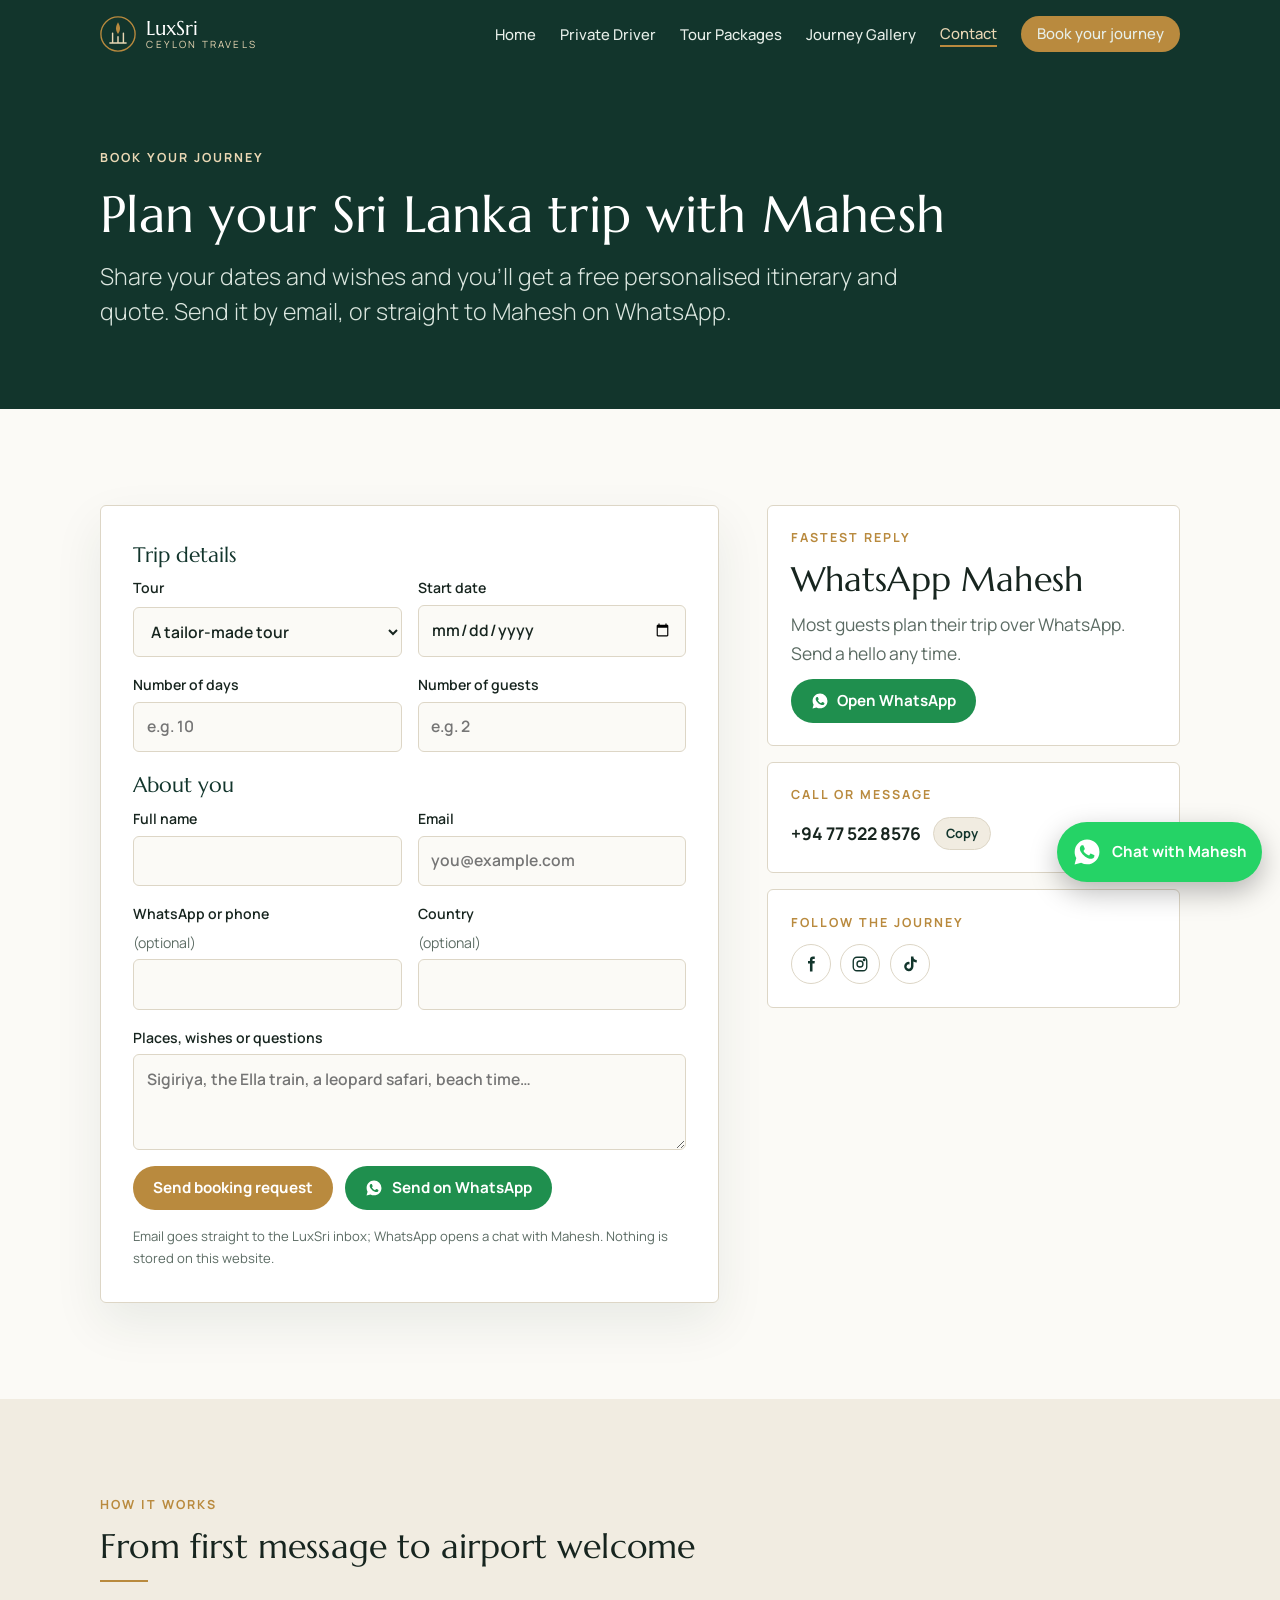
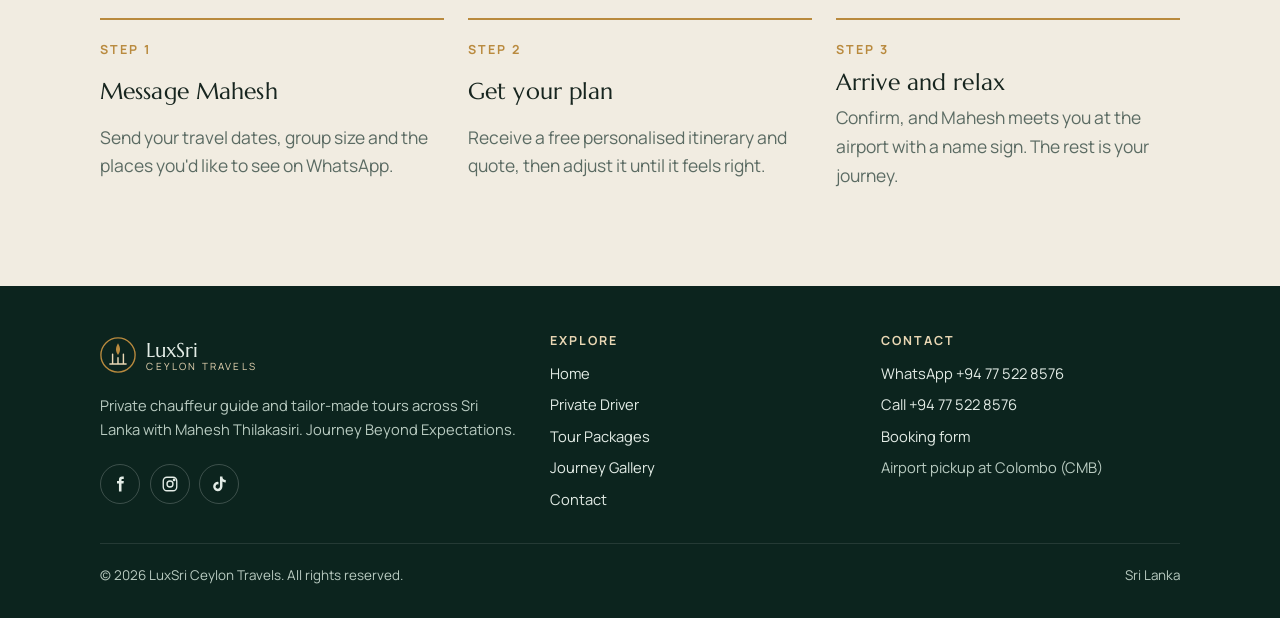
==== contact/index.html @ 38c155e9 "Add files via upload" ====
<!doctype html>
<html lang="en">
<head>
<meta charset="utf-8">
<meta name="viewport" content="width=device-width, initial-scale=1, viewport-fit=cover">
<title>Book a Private Sri Lanka Tour | Contact LuxSri Ceylon Travels</title>
<meta name="description" content="Request a free personalised Sri Lanka itinerary and quote from Mahesh Thilakasiri by email or WhatsApp. Private driver, airport pickup, tailor-made tours.">
<link rel="canonical" href="https://www.luxsri.lk/contact/">
<meta name="theme-color" content="#12352c">
<meta property="og:type" content="website">
<meta property="og:site_name" content="LuxSri Ceylon Travels">
<meta property="og:title" content="Book a Private Sri Lanka Tour | Contact LuxSri Ceylon Travels">
<meta property="og:description" content="Request a free personalised Sri Lanka itinerary and quote from Mahesh Thilakasiri by email or WhatsApp. Private driver, airport pickup, tailor-made tours.">
<meta property="og:url" content="https://www.luxsri.lk/contact/">
<meta property="og:image" content="https://lh7-us.googleusercontent.com/sitesv-images-rt/[base64]w1280">
<meta name="twitter:card" content="summary_large_image">
<link rel="icon" href="../assets/favicon.svg" type="image/svg+xml">
<link rel="preconnect" href="https://fonts.googleapis.com">
<link rel="preconnect" href="https://fonts.gstatic.com" crossorigin>
<link rel="stylesheet" href="https://fonts.googleapis.com/css2?family=Marcellus&family=Manrope:wght@300;400;500;600;700&display=swap">
<link rel="stylesheet" href="../assets/site.css">
<script type="application/ld+json">{"@context": "https://schema.org", "@type": "TravelAgency", "@id": "https://www.luxsri.lk/#business", "name": "LuxSri Ceylon Travels", "url": "https://www.luxsri.lk/", "image": "https://lh7-us.googleusercontent.com/sitesv-images-rt/[base64]w1280", "telephone": "+94775228576", "slogan": "Journey Beyond Expectations", "description": "Private English-speaking chauffeur guide and tailor-made Sri Lanka tours with Mahesh Thilakasiri.", "areaServed": {"@type": "Country", "name": "Sri Lanka"}, "address": {"@type": "PostalAddress", "addressCountry": "LK"}, "founder": {"@type": "Person", "name": "Mahesh Thilakasiri"}, "sameAs": ["https://www.facebook.com/profile.php?id=61587585470639", "https://www.instagram.com/luxsri_ceylon_travels/", "https://www.tiktok.com/@maheshthilakasiri"]}</script>
</head>
<body>
<a class="skip" href="#main">Skip to content</a>
<header class="site-header">
  <div class="wrap">
    <a class="brand" href="../" aria-label="LuxSri Ceylon Travels home"><svg viewBox="0 0 40 40" aria-hidden="true"><circle cx="20" cy="20" r="19" fill="none" stroke="#b98a3e" stroke-width="1.5"/><path d="M20 7c-3 5-3 9 0 13 3-4 3-8 0-13z" fill="#b98a3e"/><path d="M11 30h18M14 30V19M26 30V19M20 30v-7" stroke="#e9d7b4" stroke-width="1.6" fill="none" stroke-linecap="round"/></svg><span class="brand-name">LuxSri<small>Ceylon Travels</small></span></a>
    <button class="nav-toggle" type="button" aria-expanded="false" aria-controls="nav">Menu</button>
    <nav class="nav" id="nav" aria-label="Main">
      <a href="../">Home</a>
<a href="../private-driver-sri-lanka/">Private Driver</a>
<a href="../sri-lanka-tour-packages/">Tour Packages</a>
<a href="../luxsri-journey/">Journey Gallery</a>
<a href="../contact/" aria-current="page">Contact</a>
      <a class="btn btn-gold btn-sm" href="../contact/">Book your journey</a>
    </nav>
  </div>
</header>
<main id="main">

<section class="page-hero"><div class="wrap">
  <span class="eyebrow">Book your journey</span>
  <h1>Plan your Sri Lanka trip with Mahesh</h1>
  <p>Share your dates and wishes and you'll get a free personalised itinerary and quote. Send it by email, or straight to Mahesh on WhatsApp.</p>
</div></section>
<section class="band">
  <div class="wrap contact-grid">
    <div class="form-wrap">
    <form class="form" id="enquiry" data-wa="94775228576" data-key="" data-email="" novalidate>
      <fieldset><legend>Trip details</legend>
      <div class="row">
        <label for="f-trip">Tour<select id="f-trip" name="trip"><option>A tailor-made tour</option><option>7-Day Cultural Triangle &amp; Kandy</option><option>10-Day Sri Lanka Highlights</option><option>14-Day Complete Round Trip</option><option>Day trip</option><option>Airport transfer</option></select></label>
        <label for="f-arrive">Start date<input id="f-arrive" name="arrive" type="date"></label>
      </div>
      <div class="row">
        <label for="f-days">Number of days<input id="f-days" name="days" type="number" min="1" max="60" placeholder="e.g. 10"></label>
        <label for="f-group">Number of guests<input id="f-group" name="group" type="number" min="1" max="20" placeholder="e.g. 2"></label>
      </div>
      </fieldset>
      <fieldset><legend>About you</legend>
      <div class="row">
        <label for="f-name">Full name<input id="f-name" name="name" autocomplete="name" required></label>
        <label for="f-email">Email<input id="f-email" name="email" type="email" autocomplete="email" placeholder="you@example.com"></label>
      </div>
      <div class="row">
        <label for="f-phone">WhatsApp or phone <em>(optional)</em><input id="f-phone" name="phone" type="tel" autocomplete="tel"></label>
        <label for="f-country">Country <em>(optional)</em><input id="f-country" name="country" autocomplete="country-name"></label>
      </div>
      <label for="f-msg">Places, wishes or questions<textarea id="f-msg" name="msg" placeholder="Sigiriya, the Ella train, a leopard safari, beach time…"></textarea></label>
      </fieldset>
      <label class="hp" aria-hidden="true">Leave this empty<input name="botcheck" tabindex="-1" autocomplete="off"></label>
      <div class="send">
        <button class="btn btn-gold" type="submit" value="email">Send booking request</button>
        <button class="btn btn-wa" type="submit" value="whatsapp"><svg viewBox="0 0 24 24" fill="currentColor" aria-hidden="true"><path d="M12.04 2C6.58 2 2.13 6.45 2.13 11.91c0 1.75.46 3.45 1.32 4.95L2.05 22l5.25-1.38a9.9 9.9 0 0 0 4.74 1.21h.01c5.46 0 9.91-4.45 9.91-9.91A9.85 9.85 0 0 0 12.04 2zm5.8 14.08c-.24.68-1.43 1.32-1.97 1.37-.5.05-1.13.07-1.83-.11-.42-.13-.96-.31-1.65-.61-2.9-1.25-4.8-4.18-4.94-4.37-.14-.19-1.18-1.57-1.18-3s.75-2.13 1.02-2.42c.26-.29.58-.36.77-.36h.55c.18 0 .42-.07.65.5.24.58.82 2 .89 2.15.07.14.12.31.02.5-.1.19-.14.31-.29.48-.14.17-.3.37-.43.5-.14.14-.29.3-.13.59.17.29.74 1.22 1.58 1.97 1.09.97 2 1.27 2.29 1.41.29.14.46.12.62-.07.17-.19.72-.84.91-1.13.19-.29.38-.24.65-.14.26.1 1.68.79 1.97.94.29.14.48.22.55.34.07.12.07.7-.17 1.38z"/></svg>Send on WhatsApp</button>
      </div>
      <p class="form-status" role="status" aria-live="polite" hidden></p>
      <p class="note">Email goes straight to the LuxSri inbox; WhatsApp opens a chat with Mahesh. Nothing is stored on this website.</p>
    </form></div>
    <aside class="contact-cards">
      <div class="card">
        <span class="eyebrow">Fastest reply</span>
        <h2>WhatsApp Mahesh</h2>
        <p class="muted">Most guests plan their trip over WhatsApp. Send a hello any time.</p>
        <a class="btn btn-wa" href="https://wa.me/94775228576?text=Hi%20Mahesh%2C%20I%27d%20like%20to%20plan%20a%20Sri%20Lanka%20trip." target="_blank" rel="noopener"><svg viewBox="0 0 24 24" fill="currentColor" aria-hidden="true"><path d="M12.04 2C6.58 2 2.13 6.45 2.13 11.91c0 1.75.46 3.45 1.32 4.95L2.05 22l5.25-1.38a9.9 9.9 0 0 0 4.74 1.21h.01c5.46 0 9.91-4.45 9.91-9.91A9.85 9.85 0 0 0 12.04 2zm5.8 14.08c-.24.68-1.43 1.32-1.97 1.37-.5.05-1.13.07-1.83-.11-.42-.13-.96-.31-1.65-.61-2.9-1.25-4.8-4.18-4.94-4.37-.14-.19-1.18-1.57-1.18-3s.75-2.13 1.02-2.42c.26-.29.58-.36.77-.36h.55c.18 0 .42-.07.65.5.24.58.82 2 .89 2.15.07.14.12.31.02.5-.1.19-.14.31-.29.48-.14.17-.3.37-.43.5-.14.14-.29.3-.13.59.17.29.74 1.22 1.58 1.97 1.09.97 2 1.27 2.29 1.41.29.14.46.12.62-.07.17-.19.72-.84.91-1.13.19-.29.38-.24.65-.14.26.1 1.68.79 1.97.94.29.14.48.22.55.34.07.12.07.7-.17 1.38z"/></svg>Open WhatsApp</a>
      </div>
      <div class="card">
        <span class="eyebrow">Call or message</span>
        <p class="copy-row"><strong>+94 77 522 8576</strong><button class="copy" type="button" data-copy="+94775228576">Copy</button></p>
        
      </div>
      <div class="card">
        <span class="eyebrow">Follow the journey</span>
        <div class="socials socials-dark">
          <a href="https://www.facebook.com/profile.php?id=61587585470639" target="_blank" rel="noopener" aria-label="Facebook"><svg viewBox="0 0 24 24" fill="currentColor" aria-hidden="true"><path d="M14 8V6.5c0-.7.2-1.2 1.2-1.2H17V2.1A22 22 0 0 0 14.6 2C12.2 2 10.6 3.4 10.6 6.1V8H8v3.4h2.6V22H14V11.4h2.7L17.1 8z"/></svg></a>
          <a href="https://www.instagram.com/luxsri_ceylon_travels/" target="_blank" rel="noopener" aria-label="Instagram"><svg viewBox="0 0 24 24" fill="none" stroke="currentColor" stroke-width="1.8" aria-hidden="true"><rect x="3" y="3" width="18" height="18" rx="5"/><circle cx="12" cy="12" r="4"/><circle cx="17.5" cy="6.5" r="1" fill="currentColor"/></svg></a>
          <a href="https://www.tiktok.com/@maheshthilakasiri" target="_blank" rel="noopener" aria-label="TikTok"><svg viewBox="0 0 24 24" fill="currentColor" aria-hidden="true"><path d="M16.6 2h-3.3v13.4a2.9 2.9 0 1 1-2-2.8V9.2a6.2 6.2 0 1 0 5.3 6.2V8.6a7.9 7.9 0 0 0 4.4 1.4V6.7a4.5 4.5 0 0 1-4.4-4.7z"/></svg></a>
        </div>
      </div>
    </aside>
  </div>
</section>

<section class="band band-sand">
  <div class="wrap">
    <div class="section-head" data-reveal><span class="eyebrow">How it works</span><h2>From first message to airport welcome</h2></div>
    
<ol class="steps">
  <li><h3>Message Mahesh</h3><p class="muted">Send your travel dates, group size and the places you'd like to see on WhatsApp.</p></li>
  <li><h3>Get your plan</h3><p class="muted">Receive a free personalised itinerary and quote, then adjust it until it feels right.</p></li>
  <li><h3>Arrive and relax</h3><p class="muted">Confirm, and Mahesh meets you at the airport with a name sign. The rest is your journey.</p></li>
</ol>
  </div>
</section>

</main>
<footer class="site-footer">
  <div class="wrap">
    <div class="foot-grid">
      <div class="stack">
        <a class="brand" href="../"><svg viewBox="0 0 40 40" aria-hidden="true"><circle cx="20" cy="20" r="19" fill="none" stroke="#b98a3e" stroke-width="1.5"/><path d="M20 7c-3 5-3 9 0 13 3-4 3-8 0-13z" fill="#b98a3e"/><path d="M11 30h18M14 30V19M26 30V19M20 30v-7" stroke="#e9d7b4" stroke-width="1.6" fill="none" stroke-linecap="round"/></svg><span class="brand-name">LuxSri<small>Ceylon Travels</small></span></a>
        <p>Private chauffeur guide and tailor-made tours across Sri Lanka with Mahesh Thilakasiri. Journey Beyond Expectations.</p>
        <div class="socials">
          <a href="https://www.facebook.com/profile.php?id=61587585470639" target="_blank" rel="noopener" aria-label="Facebook"><svg viewBox="0 0 24 24" fill="currentColor" aria-hidden="true"><path d="M14 8V6.5c0-.7.2-1.2 1.2-1.2H17V2.1A22 22 0 0 0 14.6 2C12.2 2 10.6 3.4 10.6 6.1V8H8v3.4h2.6V22H14V11.4h2.7L17.1 8z"/></svg></a>
          <a href="https://www.instagram.com/luxsri_ceylon_travels/" target="_blank" rel="noopener" aria-label="Instagram"><svg viewBox="0 0 24 24" fill="none" stroke="currentColor" stroke-width="1.8" aria-hidden="true"><rect x="3" y="3" width="18" height="18" rx="5"/><circle cx="12" cy="12" r="4"/><circle cx="17.5" cy="6.5" r="1" fill="currentColor"/></svg></a>
          <a href="https://www.tiktok.com/@maheshthilakasiri" target="_blank" rel="noopener" aria-label="TikTok"><svg viewBox="0 0 24 24" fill="currentColor" aria-hidden="true"><path d="M16.6 2h-3.3v13.4a2.9 2.9 0 1 1-2-2.8V9.2a6.2 6.2 0 1 0 5.3 6.2V8.6a7.9 7.9 0 0 0 4.4 1.4V6.7a4.5 4.5 0 0 1-4.4-4.7z"/></svg></a>
        </div>
      </div>
      <div>
        <h3>Explore</h3>
        <ul><li><a href="../">Home</a></li><li><a href="../private-driver-sri-lanka/">Private Driver</a></li><li><a href="../sri-lanka-tour-packages/">Tour Packages</a></li><li><a href="../luxsri-journey/">Journey Gallery</a></li><li><a href="../contact/">Contact</a></li></ul>
      </div>
      <div>
        <h3>Contact</h3>
        <ul>
          <li><a href="https://wa.me/94775228576?text=Hi%20Mahesh%2C%20I%27d%20like%20to%20plan%20a%20Sri%20Lanka%20trip." target="_blank" rel="noopener">WhatsApp +94 77 522 8576</a></li>
          <li><a href="tel:+94775228576">Call +94 77 522 8576</a></li>
          
          <li><a href="../contact/">Booking form</a></li>
          <li>Airport pickup at Colombo (CMB)</li>
        </ul>
      </div>
    </div>
    <div class="legal"><span>© <span data-year>2026</span> LuxSri Ceylon Travels. All rights reserved.</span><span>Sri Lanka</span></div>
  </div>
</footer>
<a class="wa-float" href="https://wa.me/94775228576?text=Hi%20Mahesh%2C%20I%27d%20like%20to%20plan%20a%20Sri%20Lanka%20trip." target="_blank" rel="noopener" aria-label="Chat with Mahesh on WhatsApp"><svg viewBox="0 0 24 24" fill="currentColor" aria-hidden="true"><path d="M12.04 2C6.58 2 2.13 6.45 2.13 11.91c0 1.75.46 3.45 1.32 4.95L2.05 22l5.25-1.38a9.9 9.9 0 0 0 4.74 1.21h.01c5.46 0 9.91-4.45 9.91-9.91A9.85 9.85 0 0 0 12.04 2zm5.8 14.08c-.24.68-1.43 1.32-1.97 1.37-.5.05-1.13.07-1.83-.11-.42-.13-.96-.31-1.65-.61-2.9-1.25-4.8-4.18-4.94-4.37-.14-.19-1.18-1.57-1.18-3s.75-2.13 1.02-2.42c.26-.29.58-.36.77-.36h.55c.18 0 .42-.07.65.5.24.58.82 2 .89 2.15.07.14.12.31.02.5-.1.19-.14.31-.29.48-.14.17-.3.37-.43.5-.14.14-.29.3-.13.59.17.29.74 1.22 1.58 1.97 1.09.97 2 1.27 2.29 1.41.29.14.46.12.62-.07.17-.19.72-.84.91-1.13.19-.29.38-.24.65-.14.26.1 1.68.79 1.97.94.29.14.48.22.55.34.07.12.07.7-.17 1.38z"/></svg><span class="wa-label">Chat with Mahesh</span></a>
<script src="../assets/site.js" defer></script>
</body>
</html>
---- assets/site.css ----
/* LuxSri Ceylon Travels
   Layout: full-bleed photo hero, then alternating ivory / deep-green bands with a narrow reading column. */
:root {
  --ink: #17251f;          /* body text */
  --forest: #12352c;       /* brand deep green (bands, header) */
  --forest-2: #1d4a3d;
  --gold: #b98a3e;         /* temple gold accent */
  --gold-soft: #e9d7b4;
  --paper: #fbfaf6;        /* page ground */
  --sand: #f1ece1;         /* alternate band */
  --muted: #5b6b63;
  --line: #ddd6c6;
  --wa: #1f8f4e;           /* WhatsApp button */
  --font-display: "Marcellus", "Cormorant Garamond", Georgia, serif;
  --font-body: "Manrope", "Segoe UI", system-ui, -apple-system, sans-serif;
  --step-0: clamp(1rem, 0.96rem + 0.2vw, 1.09rem);
  --step-1: clamp(1.2rem, 1.1rem + 0.5vw, 1.45rem);
  --step-2: clamp(1.5rem, 1.3rem + 1vw, 2.1rem);
  --step-3: clamp(2rem, 1.6rem + 2vw, 3.2rem);
  --radius: 6px;
  --wrap: 1120px;
}
*, *::before, *::after { box-sizing: border-box; }
html { scroll-behavior: smooth; }
@media (prefers-reduced-motion: reduce) { html { scroll-behavior: auto; } * { transition: none !important; animation: none !important; } }
body { margin: 0; background: var(--paper); color: var(--ink); font-family: var(--font-body); font-size: var(--step-0); line-height: 1.65; -webkit-font-smoothing: antialiased; }
img { max-width: 100%; height: auto; display: block; }
a { color: var(--forest-2); text-underline-offset: 3px; }
a:focus-visible, button:focus-visible, input:focus-visible, select:focus-visible, textarea:focus-visible { outline: 3px solid var(--gold); outline-offset: 2px; }
h1, h2, h3 { font-family: var(--font-display); font-weight: 400; line-height: 1.15; text-wrap: balance; margin: 0; letter-spacing: 0.005em; }
h1 { font-size: var(--step-3); }
h2 { font-size: var(--step-2); }
h3 { font-size: var(--step-1); }
p { margin: 0; }
.wrap { max-width: var(--wrap); margin-inline: auto; padding-left: max(20px, env(safe-area-inset-left, 0px)); padding-right: max(20px, env(safe-area-inset-right, 0px)); }
.narrow { max-width: 68ch; }
.eyebrow { font-size: 0.78rem; letter-spacing: 0.16em; text-transform: uppercase; color: var(--gold); font-weight: 700; }
.stack { display: grid; gap: 1rem; }
.stack-lg { display: grid; gap: 1.75rem; }
.skip { position: absolute; left: -999px; top: 0; background: var(--gold); color: #fff; padding: .6rem 1rem; z-index: 100; }
.skip:focus { left: 1rem; }

/* Header */
.site-header { position: sticky; top: 0; z-index: 50; background: var(--forest); color: #fff; }
.site-header .wrap { display: flex; align-items: center; justify-content: space-between; gap: 1rem; min-height: 68px; }
.brand { display: flex; align-items: center; gap: .65rem; color: #fff; text-decoration: none; }
.brand svg { width: 36px; height: 36px; flex: none; }
.brand-name { font-family: var(--font-display); font-size: 1.25rem; line-height: 1.05; }
.brand-name small { display: block; font-family: var(--font-body); font-size: .62rem; letter-spacing: .22em; text-transform: uppercase; color: var(--gold-soft); }
.nav { display: flex; align-items: center; gap: 1.5rem; }
.nav a { color: #e7efe9; text-decoration: none; font-size: .93rem; font-weight: 500; }
.nav a:hover, .nav a[aria-current="page"] { color: var(--gold-soft); }
.nav a[aria-current="page"] { box-shadow: inset 0 -2px 0 var(--gold); padding-bottom: 2px; }
.nav-toggle { display: none; background: none; border: 1px solid rgba(255,255,255,.35); color: #fff; border-radius: var(--radius); padding: .45rem .7rem; font: inherit; font-size: .9rem; cursor: pointer; }
@media (max-width: 880px) {
  .nav-toggle { display: inline-block; }
  .nav { display: none; position: absolute; left: 0; right: 0; top: 100%; background: var(--forest); flex-direction: column; align-items: stretch; gap: 0; padding: .5rem max(20px, env(safe-area-inset-left, 0px)) 1.25rem; border-top: 1px solid rgba(255,255,255,.1); }
  .nav.open { display: flex; }
  .nav a { padding: .8rem 0; border-bottom: 1px solid rgba(255,255,255,.08); }
  .nav a[aria-current="page"] { box-shadow: none; }
  .nav .btn { margin-top: .9rem; justify-content: center; }
}

/* Buttons */
.btn { display: inline-flex; align-items: center; gap: .55rem; padding: .8rem 1.25rem; border-radius: 999px; font-weight: 700; font-size: .95rem; text-decoration: none; border: 0; cursor: pointer; font-family: var(--font-body); line-height: 1.2; transition: transform .15s ease, background .15s ease; }
.btn:hover { transform: translateY(-1px); }
.btn svg { width: 18px; height: 18px; flex: none; }
.btn-wa { background: var(--wa); color: #fff; }
.btn-wa:hover { background: #187a42; }
.btn-ghost { background: transparent; color: #fff; box-shadow: inset 0 0 0 1.5px rgba(255,255,255,.7); }
.btn-ghost:hover { background: rgba(255,255,255,.1); }
.btn-gold { background: var(--gold); color: #fff; }
.btn-sm { padding: .55rem 1rem; font-size: .88rem; }
.btn-row { display: flex; flex-wrap: wrap; gap: .75rem; }

/* Hero */
.hero { position: relative; color: #fff; background: var(--forest); overflow: hidden; }
.hero img { position: absolute; inset: 0; width: 100%; height: 100%; object-fit: cover; object-position: center 35%; }
.hero::after { content: ""; position: absolute; inset: 0; background: linear-gradient(90deg, rgba(10,32,26,.88) 0%, rgba(10,32,26,.6) 45%, rgba(10,32,26,.15) 100%); }
.hero .wrap { position: relative; z-index: 1; padding-block: clamp(4.5rem, 12vw, 9rem); }
.hero-copy { max-width: 36rem; display: grid; gap: 1.25rem; }
.hero .eyebrow { color: var(--gold-soft); }
.hero p.lead { font-size: var(--step-1); line-height: 1.5; color: #eef3ef; font-weight: 300; }
.page-hero { background: var(--forest); color: #fff; }
.page-hero .wrap { padding-block: clamp(3rem, 8vw, 5rem); display: grid; gap: 1rem; }
.page-hero p { color: #dbe6df; max-width: 60ch; font-size: var(--step-1); font-weight: 300; line-height: 1.5; }
.page-hero .eyebrow { color: var(--gold-soft); }

/* Trust strip */
.facts { background: var(--sand); border-bottom: 1px solid var(--line); }
.facts ul { list-style: none; margin: 0; padding: 1.25rem 0; display: grid; grid-template-columns: repeat(4, minmax(0, 1fr)); gap: 1rem 1.5rem; }
.facts li { display: flex; gap: .7rem; align-items: flex-start; font-size: .92rem; line-height: 1.4; }
.facts li strong { display: block; font-size: .98rem; }
.facts svg { width: 26px; height: 26px; color: var(--gold); flex: none; margin-top: 2px; }
@media (max-width: 880px) { .facts ul { grid-template-columns: repeat(2, minmax(0, 1fr)); } }
@media (max-width: 460px) { .facts ul { grid-template-columns: 1fr; } }

/* Sections */
section.band { padding-block: clamp(3.5rem, 8vw, 6rem); }
.band-sand { background: var(--sand); }
.band-forest { background: var(--forest); color: #e9f0eb; }
.band-forest h2, .band-forest h3 { color: #fff; }
.band-forest .muted { color: #b9cbc1; }
.muted { color: var(--muted); }
.section-head { display: grid; gap: .75rem; margin-bottom: 2.25rem; max-width: 60ch; }

.split { display: grid; grid-template-columns: minmax(0, 1fr) minmax(0, 1.1fr); gap: clamp(2rem, 5vw, 4rem); align-items: center; }
.split > * { min-width: 0; }
.split .photo { border-radius: var(--radius); overflow: hidden; aspect-ratio: 4 / 5; max-width: 100%; }
.split .photo img { width: 100%; height: 100%; object-fit: cover; }
@media (max-width: 820px) { .split { grid-template-columns: 1fr; } .split .photo { aspect-ratio: 4 / 3; } }
.signature { font-family: var(--font-display); font-size: var(--step-1); color: var(--gold); }

/* Steps (a real sequence) */
.steps { list-style: none; padding: 0; margin: 0; display: grid; grid-template-columns: repeat(3, minmax(0, 1fr)); gap: 1.5rem; counter-reset: step; }
.steps li { counter-increment: step; display: grid; gap: .5rem; padding-top: 1.25rem; border-top: 2px solid var(--gold); }
.steps li::before { content: "Step " counter(step); font-size: .78rem; letter-spacing: .16em; text-transform: uppercase; font-weight: 700; color: var(--gold); }
@media (max-width: 760px) { .steps { grid-template-columns: 1fr; } }

/* Tour cards */
.tours { display: grid; grid-template-columns: repeat(3, minmax(0, 1fr)); gap: 1.5rem; }
.tour { background: #fff; border: 1px solid var(--line); border-radius: var(--radius); overflow: hidden; display: grid; grid-template-rows: auto 1fr; }
.tour .img { aspect-ratio: 3 / 2; overflow: hidden; background: var(--forest-2); }
.tour .img img { width: 100%; height: 100%; object-fit: cover; }
.tour .body { padding: 1.25rem 1.25rem 1.4rem; display: grid; gap: .6rem; align-content: start; }
.tour .days { font-size: .78rem; letter-spacing: .14em; text-transform: uppercase; font-weight: 700; color: var(--gold); }
.tour p { font-size: .95rem; color: var(--muted); }
.tour a.more { font-weight: 700; font-size: .92rem; margin-top: .25rem; }
@media (max-width: 900px) { .tours { grid-template-columns: 1fr; max-width: 560px; } }

/* Destinations */
.places { display: grid; grid-template-columns: repeat(3, minmax(0, 1fr)); gap: 1px; background: rgba(255,255,255,.12); border: 1px solid rgba(255,255,255,.12); border-radius: var(--radius); overflow: hidden; }
.places div { background: var(--forest); padding: 1.25rem 1.3rem; display: grid; gap: .3rem; }
.places strong { font-family: var(--font-display); font-weight: 400; font-size: 1.2rem; color: #fff; }
.places span { font-size: .9rem; color: #b9cbc1; }
@media (max-width: 760px) { .places { grid-template-columns: 1fr 1fr; } }
@media (max-width: 460px) { .places { grid-template-columns: 1fr; } }

/* Gallery */
.gallery { display: grid; grid-template-columns: repeat(3, minmax(0, 1fr)); gap: 1rem; }
.gallery figure { margin: 0; display: grid; gap: .55rem; }
.gallery .frame { aspect-ratio: 4 / 3; overflow: hidden; border-radius: var(--radius); background: var(--sand); }
.gallery img { width: 100%; height: 100%; object-fit: cover; transition: transform .4s ease; }
.gallery figure:hover img { transform: scale(1.03); }
.gallery figcaption { font-size: .92rem; line-height: 1.4; }
.gallery figcaption strong { display: block; font-weight: 600; }
.gallery figcaption span { color: var(--muted); font-size: .85rem; }
.gallery.teaser { grid-template-columns: repeat(4, minmax(0, 1fr)); }
@media (max-width: 900px) { .gallery, .gallery.teaser { grid-template-columns: repeat(2, minmax(0, 1fr)); } }
@media (max-width: 460px) { .gallery, .gallery.teaser { grid-template-columns: 1fr; } }

/* Itineraries */
.itins { display: grid; gap: 2.5rem; }
.itin { display: grid; grid-template-columns: minmax(0, 1fr) minmax(0, 1.5fr); gap: clamp(1.5rem, 4vw, 3rem); padding-bottom: 2.5rem; border-bottom: 1px solid var(--line); }
.itin:last-child { border-bottom: 0; padding-bottom: 0; }
.itin > * { min-width: 0; }
.itin .meta { display: grid; gap: .9rem; align-content: start; }
.itin .meta .img { aspect-ratio: 3 / 2; border-radius: var(--radius); overflow: hidden; background: var(--sand); }
.itin .meta .img img { width: 100%; height: 100%; object-fit: cover; }
.days-list { list-style: none; margin: 0; padding: 0; display: grid; }
.days-list li { display: grid; grid-template-columns: 5.5rem minmax(0, 1fr); gap: 1rem; padding: .8rem 0; border-bottom: 1px dashed var(--line); }
.days-list li:last-child { border-bottom: 0; }
.days-list b { font-size: .8rem; letter-spacing: .1em; text-transform: uppercase; color: var(--gold); padding-top: .15rem; font-variant-numeric: tabular-nums; }
.route { display: flex; flex-wrap: wrap; gap: .5rem; list-style: none; padding: 0; margin: 0; }
.route li { background: var(--sand); border: 1px solid var(--line); border-radius: 999px; padding: .35rem .85rem; font-size: .9rem; }
@media (max-width: 820px) { .itin { grid-template-columns: 1fr; } }

.included { list-style: none; padding: 0; margin: 0; display: grid; grid-template-columns: repeat(2, minmax(0, 1fr)); gap: .9rem 2rem; }
.included li { display: flex; gap: .7rem; align-items: flex-start; }
.included svg { width: 20px; height: 20px; color: var(--gold); flex: none; margin-top: 4px; }
@media (max-width: 700px) { .included { grid-template-columns: 1fr; } }

/* FAQ */
.faq { display: grid; gap: .75rem; max-width: 780px; }
.faq details { background: #fff; border: 1px solid var(--line); border-radius: var(--radius); padding: 0 1.2rem; }
.faq summary { cursor: pointer; padding: 1rem 0; font-weight: 700; list-style: none; display: flex; justify-content: space-between; gap: 1rem; }
.faq summary::-webkit-details-marker { display: none; }
.faq summary::after { content: "+"; color: var(--gold); font-size: 1.3rem; line-height: 1; }
.faq details[open] summary::after { content: "–"; }
.faq details p { padding-bottom: 1.1rem; color: var(--muted); }

/* Enquiry form */
.enquire { display: grid; grid-template-columns: minmax(0, 1fr) minmax(0, 1.2fr); gap: clamp(2rem, 5vw, 4rem); align-items: start; }
.enquire > * { min-width: 0; }
@media (max-width: 860px) { .enquire { grid-template-columns: 1fr; } }
.form { background: #fff; color: var(--ink); border-radius: var(--radius); padding: clamp(1.25rem, 3vw, 2rem); display: grid; gap: 1rem; }
.form .row { display: grid; grid-template-columns: 1fr 1fr; gap: 1rem; }
@media (max-width: 520px) { .form .row { grid-template-columns: 1fr; } }
.form label { display: grid; gap: .35rem; font-size: .88rem; font-weight: 600; }
.form input, .form select, .form textarea { font: inherit; font-size: .98rem; padding: .7rem .8rem; border: 1px solid var(--line); border-radius: var(--radius); background: var(--paper); color: var(--ink); width: 100%; }
.form textarea { min-height: 6rem; resize: vertical; }
.form .note { font-size: .82rem; color: var(--muted); }
.contact-list { list-style: none; padding: 0; margin: 0; display: grid; gap: .9rem; }
.contact-list a { color: #fff; font-weight: 600; text-decoration: none; }
.contact-list a:hover { color: var(--gold-soft); }
.contact-list span { display: block; font-size: .8rem; letter-spacing: .12em; text-transform: uppercase; color: var(--gold-soft); }

/* Footer */
.site-footer { background: #0c241e; color: #b9cbc1; font-size: .92rem; }
.site-footer .wrap { padding-block: 3rem 2rem; display: grid; gap: 2rem; }
.foot-grid { display: grid; grid-template-columns: 1.4fr 1fr 1fr; gap: 2rem; }
@media (max-width: 760px) { .foot-grid { grid-template-columns: 1fr; } }
.site-footer h3 { font-family: var(--font-body); font-size: .78rem; letter-spacing: .16em; text-transform: uppercase; color: var(--gold-soft); font-weight: 700; margin-bottom: .8rem; }
.site-footer ul { list-style: none; margin: 0; padding: 0; display: grid; gap: .45rem; }
.site-footer a { color: #e3ece6; text-decoration: none; }
.site-footer a:hover { color: var(--gold-soft); }
.socials { display: flex; gap: .6rem; }
.socials a { display: inline-grid; place-items: center; width: 40px; height: 40px; border-radius: 50%; border: 1px solid rgba(255,255,255,.2); }
.socials svg { width: 18px; height: 18px; }
.legal { border-top: 1px solid rgba(255,255,255,.1); padding-top: 1.25rem; display: flex; flex-wrap: wrap; justify-content: space-between; gap: .5rem; font-size: .84rem; }

/* Floating WhatsApp */
.wa-float { position: fixed; right: max(18px, env(safe-area-inset-right, 0px)); bottom: max(18px, env(safe-area-inset-bottom, 0px)); z-index: 60; height: 60px; min-width: 60px; padding: 0 15px; border-radius: 999px; background: #25d366; color: #fff; display: inline-flex; align-items: center; gap: .6rem; text-decoration: none; font-weight: 700; font-size: .95rem; box-shadow: 0 10px 28px rgba(0,0,0,.28); transition: transform .2s ease, box-shadow .2s ease; }
.wa-float:hover { transform: translateY(-3px) scale(1.03); box-shadow: 0 14px 34px rgba(0,0,0,.32); }
.wa-float svg { width: 30px; height: 30px; flex: none; }
.wa-float .wa-label { white-space: nowrap; }
.wa-float::before { content: ""; position: absolute; inset: 0; border-radius: inherit; box-shadow: 0 0 0 0 rgba(37,211,102,.55); animation: wa-pulse 2.6s ease-out infinite; pointer-events: none; }
@keyframes wa-pulse { 0% { box-shadow: 0 0 0 0 rgba(37,211,102,.55); } 70%, 100% { box-shadow: 0 0 0 16px rgba(37,211,102,0); } }
@media (max-width: 600px) { .wa-float .wa-label { display: none; } .wa-float { padding: 0; justify-content: center; } }

/* Live Instagram strip: three slots that rotate through the latest posts */
.ig-head { display: flex; flex-wrap: wrap; justify-content: space-between; align-items: end; gap: 1rem; margin-bottom: 2.25rem; }
.ig-head .section-head { margin-bottom: 0; }
.btn-ig { background: var(--forest); color: #fff; }
.btn-ig:hover { background: var(--forest-2); }
.ig-grid { display: grid; grid-template-columns: repeat(3, minmax(0, 1fr)); gap: 1rem; }
.ig-slot { display: block; aspect-ratio: 1 / 1; border-radius: var(--radius); overflow: hidden; background: var(--line); position: relative; }
.ig-slot img { width: 100%; height: 100%; object-fit: cover; transition: opacity .6s ease, transform .4s ease; }
.ig-slot:hover img { transform: scale(1.03); }
.ig-slot img.fading { opacity: 0; }
@media (max-width: 600px) { .ig-grid { gap: .5rem; } }

/* ---------- Richer layer ---------- */
/* Header floats over the home hero, turns solid once you scroll */
.site-header.over-hero { position: fixed; left: 0; right: 0; background: transparent; transition: background .3s ease, box-shadow .3s ease; }
.site-header.over-hero.scrolled, .site-header.over-hero:has(.nav.open) { background: var(--forest); box-shadow: 0 6px 24px rgba(0,0,0,.18); }
.hero-home .wrap { padding-top: calc(68px + clamp(4.5rem, 12vw, 9rem)); }
.hero-home { min-height: min(92vh, 860px); display: grid; align-items: center; }
.hero::after { background: linear-gradient(90deg, rgba(8,26,21,.9) 0%, rgba(8,26,21,.6) 48%, rgba(8,26,21,.12) 100%), linear-gradient(0deg, rgba(8,26,21,.55), transparent 35%); }
.kenburns { animation: kenburns 22s ease-out both; transform-origin: 60% 40%; }
@keyframes kenburns { from { transform: scale(1.12); } to { transform: scale(1); } }
.hero-copy > * { animation: rise .9s cubic-bezier(.2,.7,.2,1) both; }
.hero-copy > *:nth-child(2) { animation-delay: .12s; }
.hero-copy > *:nth-child(3) { animation-delay: .24s; }
.hero-copy > *:nth-child(4) { animation-delay: .36s; }
@keyframes rise { from { opacity: 0; transform: translateY(18px); } to { opacity: 1; transform: none; } }
.hero h1 { font-size: clamp(2.4rem, 1.6rem + 3.6vw, 4.4rem); }
.hero h1::after { content: ""; display: block; width: 72px; height: 2px; background: var(--gold); margin-top: 1.1rem; }

/* Scroll reveal (only once JS has marked the page, so content is visible without it) */
.js-reveal [data-reveal] { opacity: 0; transform: translateY(22px); transition: opacity .8s ease, transform .8s cubic-bezier(.2,.7,.2,1); }
.js-reveal [data-reveal].in { opacity: 1; transform: none; }

/* Gold rule under section headings */
.section-head h2::after { content: ""; display: block; width: 48px; height: 2px; background: var(--gold); margin-top: .9rem; }
.ig-head .section-head h2::after, .enquire h2::after { display: none; }

/* Experience tiles */
.exps { display: grid; grid-template-columns: repeat(3, minmax(0, 1fr)); gap: 1rem; }
.exp { position: relative; display: block; aspect-ratio: 4 / 5; border-radius: var(--radius); overflow: hidden; color: #fff; text-decoration: none; background: var(--forest-2); }
.exp img { width: 100%; height: 100%; object-fit: cover; transition: transform .7s cubic-bezier(.2,.7,.2,1); }
.exp::after { content: ""; position: absolute; inset: 0; background: linear-gradient(0deg, rgba(8,26,21,.85) 0%, rgba(8,26,21,.15) 55%, transparent 100%); }
.exp-text { position: absolute; left: 1.25rem; right: 1.25rem; bottom: 1.2rem; z-index: 1; display: grid; gap: .25rem; }
.exp-text strong { font-family: var(--font-display); font-weight: 400; font-size: 1.45rem; }
.exp-text span { font-size: .9rem; color: #dbe6df; }
.exp:hover img { transform: scale(1.06); }
.exp:hover .exp-text strong { color: var(--gold-soft); }
@media (max-width: 860px) { .exps { grid-template-columns: repeat(2, minmax(0, 1fr)); } }
@media (max-width: 480px) { .exps { grid-template-columns: 1fr; } .exp { aspect-ratio: 4 / 3; } }

/* Tour cards: lift on hover */
.tour { transition: transform .3s ease, box-shadow .3s ease; }
.tour:hover { transform: translateY(-4px); box-shadow: 0 18px 40px rgba(18,53,44,.14); }
.tour .img img { transition: transform .6s ease; }
.tour:hover .img img { transform: scale(1.05); }

/* Full-bleed quote band */
.quote-band { position: relative; color: #fff; overflow: hidden; background: var(--forest); }
.quote-band img { position: absolute; inset: 0; width: 100%; height: 100%; object-fit: cover; }
.quote-band::after { content: ""; position: absolute; inset: 0; background: rgba(8,26,21,.68); }
.quote-band .wrap { position: relative; z-index: 1; padding-block: clamp(4rem, 10vw, 7rem); text-align: center; display: grid; justify-items: center; gap: 1rem; }
.quote-mark { font-family: var(--font-display); font-size: 5rem; line-height: .6; color: var(--gold); }
.quote { font-family: var(--font-display); font-size: var(--step-3); line-height: 1.15; max-width: 22ch; }
.quote-by { font-size: .82rem; letter-spacing: .16em; text-transform: uppercase; color: var(--gold-soft); }
.quote-band .btn-row { justify-content: center; margin-top: .5rem; }

/* Reviews */
.reviews-empty { border: 1px dashed var(--line); border-radius: var(--radius); padding: 2.5rem 1.5rem; text-align: center; color: var(--muted); display: grid; gap: .4rem; }
.stars { color: var(--gold); font-size: 1.6rem; letter-spacing: .2em; }

/* Booking form extras */
.form fieldset { border: 0; padding: 0; margin: 0; display: grid; gap: 1rem; }
.form legend { font-family: var(--font-display); font-size: 1.3rem; color: var(--forest); padding: 0; margin-bottom: .25rem; }
.form em { font-style: normal; font-weight: 400; color: var(--muted); }
.form .send { display: flex; flex-wrap: wrap; gap: .75rem; }
.form .hp { position: absolute; left: -9999px; width: 1px; height: 1px; overflow: hidden; }
.form { position: relative; }
.form-status { padding: .8rem 1rem; border-radius: var(--radius); font-weight: 600; font-size: .92rem; }
.form-status.ok { background: #e3f3e8; color: #155b33; }
.form-status.err { background: #fbe9e6; color: #8a2a1a; }
.form input:invalid:focus, .form .bad { border-color: #b4462f; }

/* Contact page */
.contact-grid { display: grid; grid-template-columns: minmax(0, 1.5fr) minmax(0, 1fr); gap: clamp(1.5rem, 4vw, 3rem); align-items: start; }
.contact-grid > * { min-width: 0; }
.form-wrap .form { border: 1px solid var(--line); box-shadow: 0 20px 50px rgba(18,53,44,.08); }
.contact-cards { display: grid; gap: 1rem; }
.card { background: #fff; border: 1px solid var(--line); border-radius: var(--radius); padding: 1.4rem; display: grid; gap: .7rem; justify-items: start; }
.copy-row { display: flex; flex-wrap: wrap; align-items: center; gap: .75rem; }
.copy { font: inherit; font-size: .8rem; font-weight: 700; padding: .3rem .75rem; border-radius: 999px; border: 1px solid var(--line); background: var(--sand); color: var(--forest); cursor: pointer; }
.socials-dark a { color: var(--forest); border-color: var(--line); }
@media (max-width: 860px) { .contact-grid { grid-template-columns: 1fr; } }
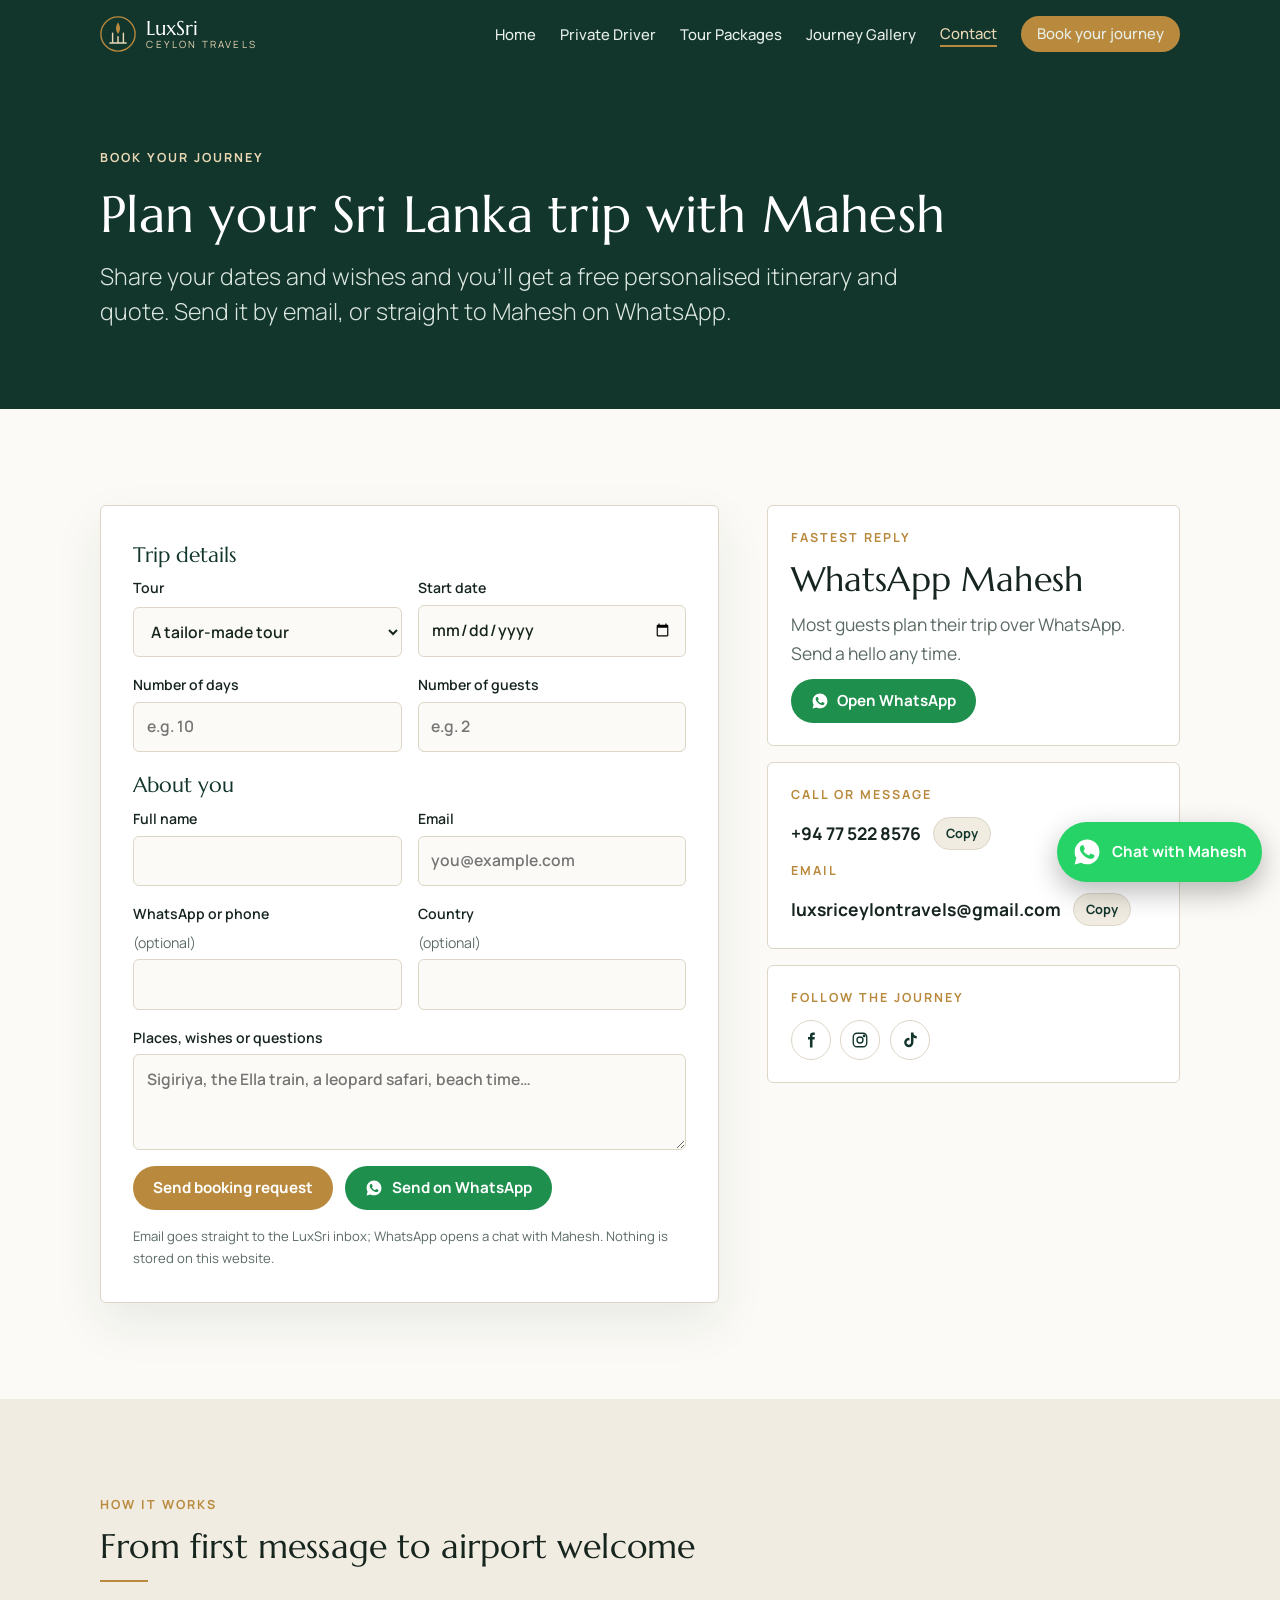
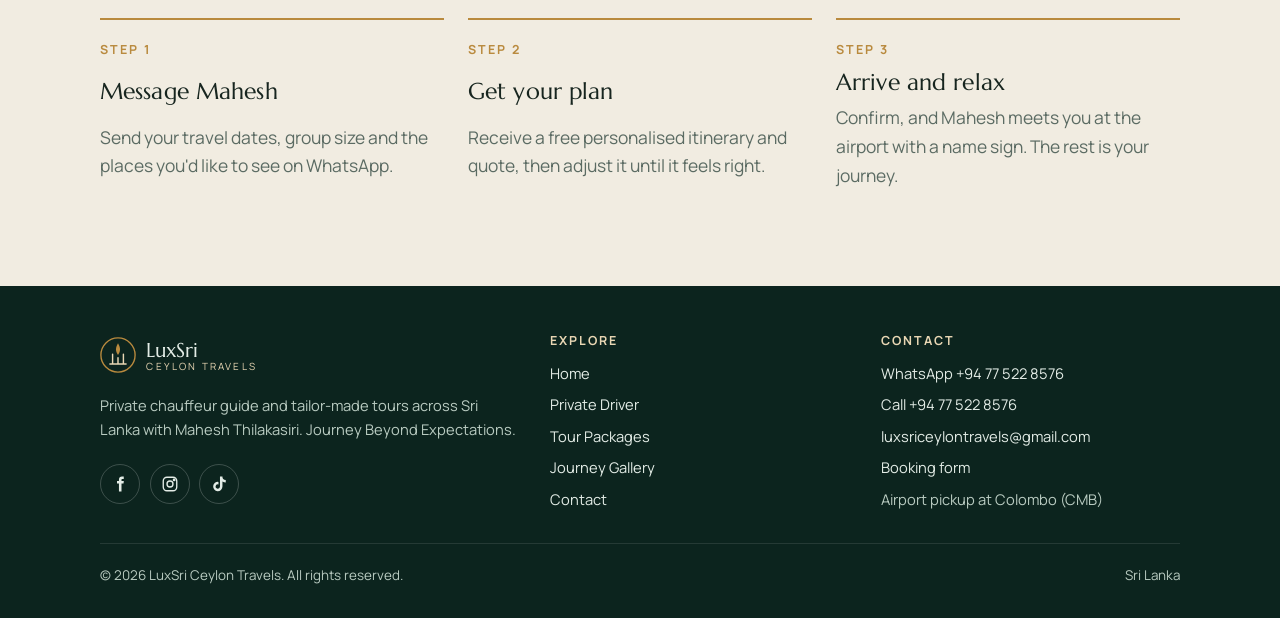
==== commit e87c9432: "Show booking email on the site" ====
--- a/contact/index.html
+++ b/contact/index.html
@@ -12,14 +12,14 @@
 <meta property="og:title" content="Book a Private Sri Lanka Tour | Contact LuxSri Ceylon Travels">
 <meta property="og:description" content="Request a free personalised Sri Lanka itinerary and quote from Mahesh Thilakasiri by email or WhatsApp. Private driver, airport pickup, tailor-made tours.">
 <meta property="og:url" content="https://www.luxsri.lk/contact/">
-<meta property="og:image" content="https://lh7-us.googleusercontent.com/sitesv-images-rt/[base64]w1280">
+<meta property="og:image" content="https://www.luxsri.lk/assets/img/sigiriya-guests.jpg">
 <meta name="twitter:card" content="summary_large_image">
 <link rel="icon" href="../assets/favicon.svg" type="image/svg+xml">
 <link rel="preconnect" href="https://fonts.googleapis.com">
 <link rel="preconnect" href="https://fonts.gstatic.com" crossorigin>
 <link rel="stylesheet" href="https://fonts.googleapis.com/css2?family=Marcellus&family=Manrope:wght@300;400;500;600;700&display=swap">
 <link rel="stylesheet" href="../assets/site.css">
-<script type="application/ld+json">{"@context": "https://schema.org", "@type": "TravelAgency", "@id": "https://www.luxsri.lk/#business", "name": "LuxSri Ceylon Travels", "url": "https://www.luxsri.lk/", "image": "https://lh7-us.googleusercontent.com/sitesv-images-rt/[base64]w1280", "telephone": "+94775228576", "slogan": "Journey Beyond Expectations", "description": "Private English-speaking chauffeur guide and tailor-made Sri Lanka tours with Mahesh Thilakasiri.", "areaServed": {"@type": "Country", "name": "Sri Lanka"}, "address": {"@type": "PostalAddress", "addressCountry": "LK"}, "founder": {"@type": "Person", "name": "Mahesh Thilakasiri"}, "sameAs": ["https://www.facebook.com/profile.php?id=61587585470639", "https://www.instagram.com/luxsri_ceylon_travels/", "https://www.tiktok.com/@maheshthilakasiri"]}</script>
+<script type="application/ld+json">{"@context": "https://schema.org", "@type": "TravelAgency", "@id": "https://www.luxsri.lk/#business", "name": "LuxSri Ceylon Travels", "url": "https://www.luxsri.lk/", "image": "https://www.luxsri.lk/assets/img/sigiriya-guests.jpg", "telephone": "+94775228576", "email": "luxsriceylontravels@gmail.com", "slogan": "Journey Beyond Expectations", "description": "Private English-speaking chauffeur guide and tailor-made Sri Lanka tours with Mahesh Thilakasiri.", "areaServed": {"@type": "Country", "name": "Sri Lanka"}, "address": {"@type": "PostalAddress", "addressCountry": "LK"}, "founder": {"@type": "Person", "name": "Mahesh Thilakasiri"}, "sameAs": ["https://www.facebook.com/profile.php?id=61587585470639", "https://www.instagram.com/luxsri_ceylon_travels/", "https://www.tiktok.com/@maheshthilakasiri"]}</script>
 </head>
 <body>
 <a class="skip" href="#main">Skip to content</a>
@@ -47,7 +47,7 @@
 <section class="band">
   <div class="wrap contact-grid">
     <div class="form-wrap">
-    <form class="form" id="enquiry" data-wa="94775228576" data-key="" data-email="" novalidate>
+    <form class="form" id="enquiry" data-wa="94775228576" data-key="24b297ab-ec9e-496e-abef-1b3d50e5570d" data-email="luxsriceylontravels@gmail.com" novalidate>
       <fieldset><legend>Trip details</legend>
       <div class="row">
         <label for="f-trip">Tour<select id="f-trip" name="trip"><option>A tailor-made tour</option><option>7-Day Cultural Triangle &amp; Kandy</option><option>10-Day Sri Lanka Highlights</option><option>14-Day Complete Round Trip</option><option>Day trip</option><option>Airport transfer</option></select></label>
@@ -86,7 +86,7 @@
       </div>
       <div class="card">
         <span class="eyebrow">Call or message</span>
-        <p class="copy-row"><strong>+94 77 522 8576</strong><button class="copy" type="button" data-copy="+94775228576">Copy</button></p>
+        <p class="copy-row"><strong>+94 77 522 8576</strong><button class="copy" type="button" data-copy="+94775228576">Copy</button></p><span class="eyebrow">Email</span><p class="copy-row"><strong>luxsriceylontravels@gmail.com</strong><button class="copy" type="button" data-copy="luxsriceylontravels@gmail.com">Copy</button></p>
         
       </div>
       <div class="card">
@@ -135,6 +135,7 @@
         <ul>
           <li><a href="https://wa.me/94775228576?text=Hi%20Mahesh%2C%20I%27d%20like%20to%20plan%20a%20Sri%20Lanka%20trip." target="_blank" rel="noopener">WhatsApp +94 77 522 8576</a></li>
           <li><a href="tel:+94775228576">Call +94 77 522 8576</a></li>
+          <li><a href="mailto:luxsriceylontravels@gmail.com">luxsriceylontravels@gmail.com</a></li>
           
           <li><a href="../contact/">Booking form</a></li>
           <li>Airport pickup at Colombo (CMB)</li>
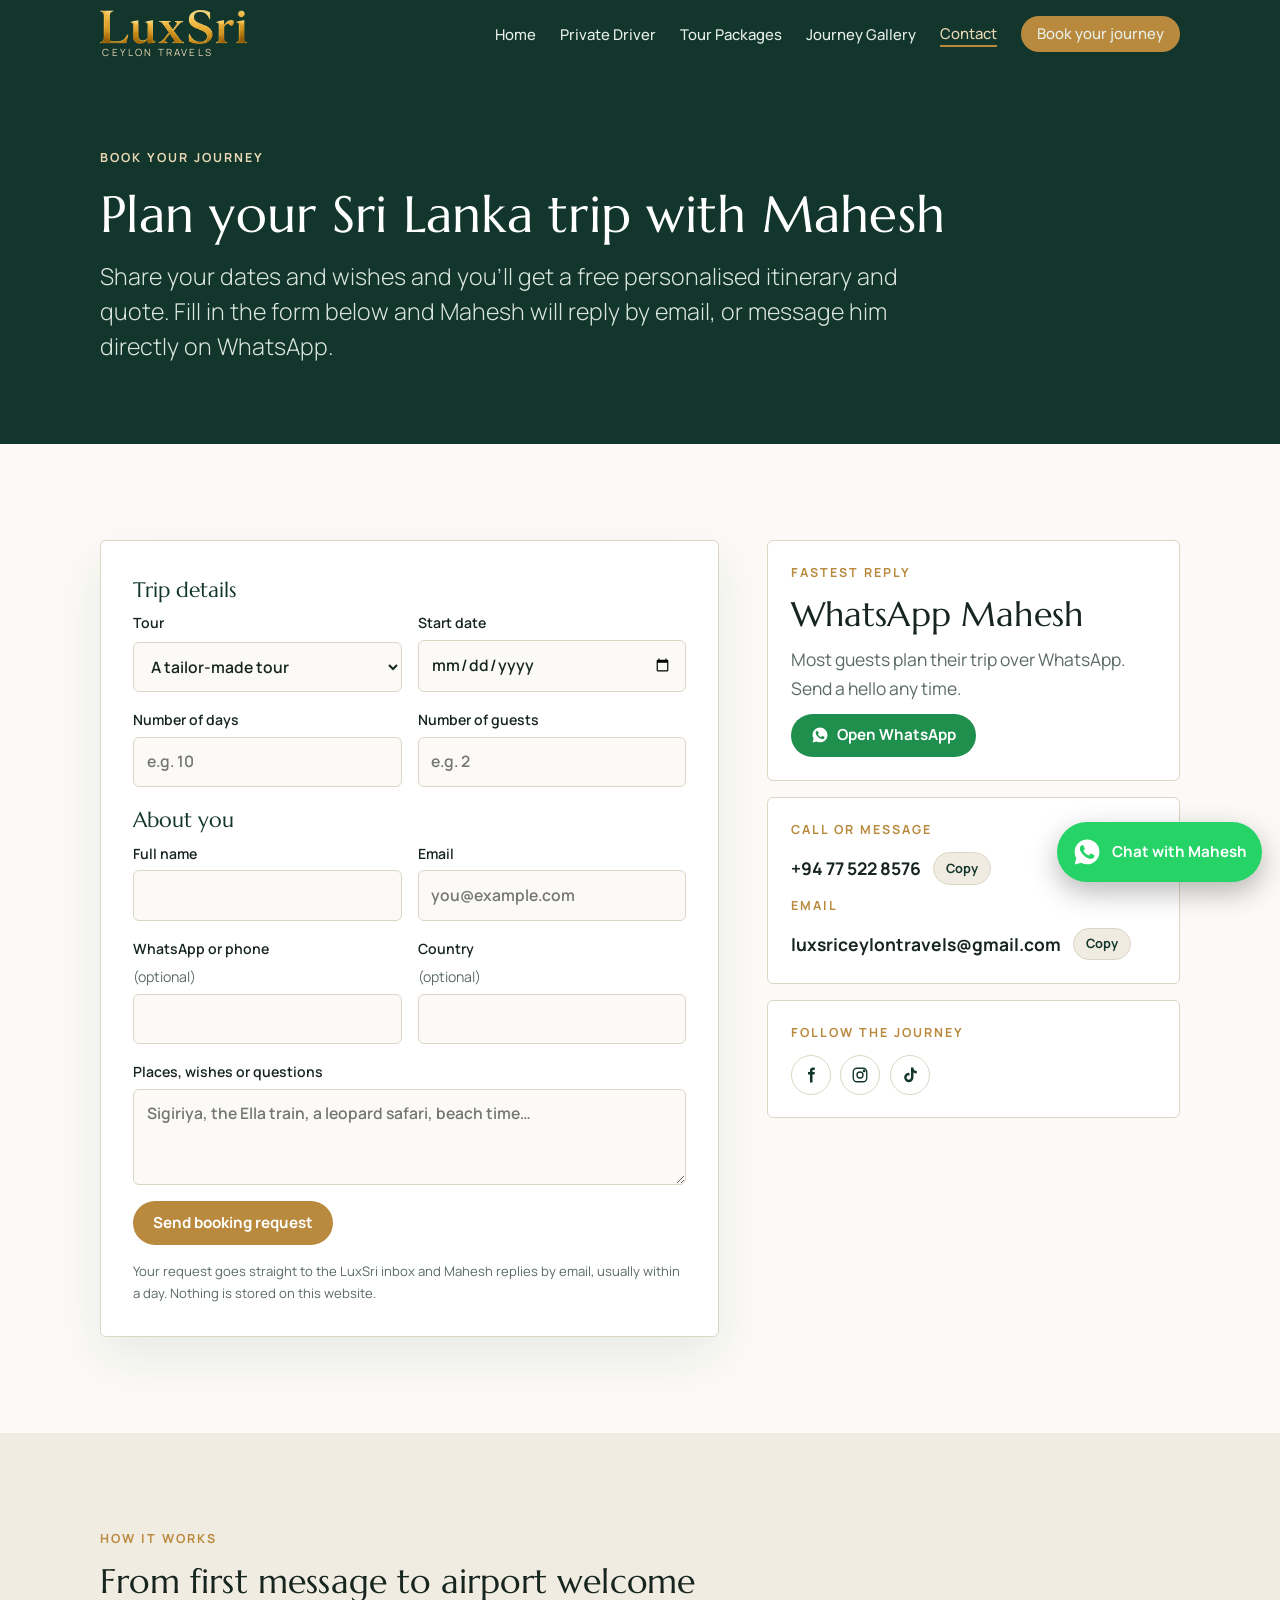
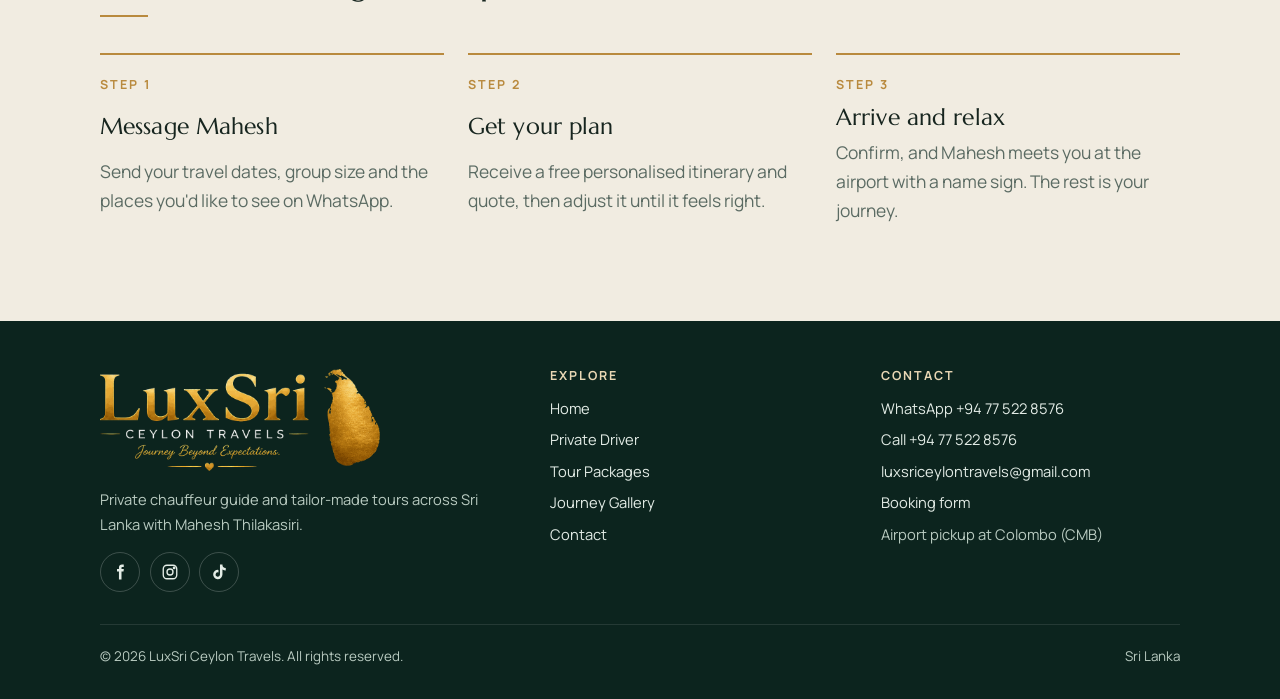
==== commit 9e202f02: "Add files via upload" ====
--- a/contact/index.html
+++ b/contact/index.html
@@ -14,10 +14,11 @@
 <meta property="og:url" content="https://www.luxsri.lk/contact/">
 <meta property="og:image" content="https://www.luxsri.lk/assets/img/sigiriya-guests.jpg">
 <meta name="twitter:card" content="summary_large_image">
-<link rel="icon" href="../assets/favicon.svg" type="image/svg+xml">
+<link rel="icon" href="../assets/img/favicon.png" type="image/png">
+<link rel="apple-touch-icon" href="../assets/img/apple-touch-icon.png">
 <link rel="preconnect" href="https://fonts.googleapis.com">
 <link rel="preconnect" href="https://fonts.gstatic.com" crossorigin>
-<link rel="stylesheet" href="https://fonts.googleapis.com/css2?family=Marcellus&family=Manrope:wght@300;400;500;600;700&display=swap">
+<link rel="stylesheet" href="https://fonts.googleapis.com/css2?family=Allura&family=Marcellus&family=Manrope:wght@300;400;500;600;700&display=swap">
 <link rel="stylesheet" href="../assets/site.css">
 <script type="application/ld+json">{"@context": "https://schema.org", "@type": "TravelAgency", "@id": "https://www.luxsri.lk/#business", "name": "LuxSri Ceylon Travels", "url": "https://www.luxsri.lk/", "image": "https://www.luxsri.lk/assets/img/sigiriya-guests.jpg", "telephone": "+94775228576", "email": "luxsriceylontravels@gmail.com", "slogan": "Journey Beyond Expectations", "description": "Private English-speaking chauffeur guide and tailor-made Sri Lanka tours with Mahesh Thilakasiri.", "areaServed": {"@type": "Country", "name": "Sri Lanka"}, "address": {"@type": "PostalAddress", "addressCountry": "LK"}, "founder": {"@type": "Person", "name": "Mahesh Thilakasiri"}, "sameAs": ["https://www.facebook.com/profile.php?id=61587585470639", "https://www.instagram.com/luxsri_ceylon_travels/", "https://www.tiktok.com/@maheshthilakasiri"]}</script>
 </head>
@@ -25,7 +26,7 @@
 <a class="skip" href="#main">Skip to content</a>
 <header class="site-header">
   <div class="wrap">
-    <a class="brand" href="../" aria-label="LuxSri Ceylon Travels home"><svg viewBox="0 0 40 40" aria-hidden="true"><circle cx="20" cy="20" r="19" fill="none" stroke="#b98a3e" stroke-width="1.5"/><path d="M20 7c-3 5-3 9 0 13 3-4 3-8 0-13z" fill="#b98a3e"/><path d="M11 30h18M14 30V19M26 30V19M20 30v-7" stroke="#e9d7b4" stroke-width="1.6" fill="none" stroke-linecap="round"/></svg><span class="brand-name">LuxSri<small>Ceylon Travels</small></span></a>
+    <a class="brand" href="../" aria-label="LuxSri Ceylon Travels home"><span class="brand-name"><img class="brand-logo" src="../assets/img/logo-wordmark.png" alt="LuxSri" width="146" height="34"><small>Ceylon Travels</small></span></a>
     <button class="nav-toggle" type="button" aria-expanded="false" aria-controls="nav">Menu</button>
     <nav class="nav" id="nav" aria-label="Main">
       <a href="../">Home</a>
@@ -42,7 +43,7 @@
 <section class="page-hero"><div class="wrap">
   <span class="eyebrow">Book your journey</span>
   <h1>Plan your Sri Lanka trip with Mahesh</h1>
-  <p>Share your dates and wishes and you'll get a free personalised itinerary and quote. Send it by email, or straight to Mahesh on WhatsApp.</p>
+  <p>Share your dates and wishes and you'll get a free personalised itinerary and quote. Fill in the form below and Mahesh will reply by email, or message him directly on WhatsApp.</p>
 </div></section>
 <section class="band">
   <div class="wrap contact-grid">
@@ -50,7 +51,7 @@
     <form class="form" id="enquiry" data-wa="94775228576" data-key="24b297ab-ec9e-496e-abef-1b3d50e5570d" data-email="luxsriceylontravels@gmail.com" novalidate>
       <fieldset><legend>Trip details</legend>
       <div class="row">
-        <label for="f-trip">Tour<select id="f-trip" name="trip"><option>A tailor-made tour</option><option>7-Day Cultural Triangle &amp; Kandy</option><option>10-Day Sri Lanka Highlights</option><option>14-Day Complete Round Trip</option><option>Day trip</option><option>Airport transfer</option></select></label>
+        <label for="f-trip">Tour<select id="f-trip" name="trip"><option>A tailor-made tour</option><option>7-Day Culture &amp; Heritage</option><option>8-Day Magical Sri Lanka</option><option>10-Day Golden Beaches &amp; Wildlife</option><option>11-Day Nature &amp; Wildlife</option><option>Day trip</option><option>Airport transfer</option></select></label>
         <label for="f-arrive">Start date<input id="f-arrive" name="arrive" type="date"></label>
       </div>
       <div class="row">
@@ -72,10 +73,9 @@
       <label class="hp" aria-hidden="true">Leave this empty<input name="botcheck" tabindex="-1" autocomplete="off"></label>
       <div class="send">
         <button class="btn btn-gold" type="submit" value="email">Send booking request</button>
-        <button class="btn btn-wa" type="submit" value="whatsapp"><svg viewBox="0 0 24 24" fill="currentColor" aria-hidden="true"><path d="M12.04 2C6.58 2 2.13 6.45 2.13 11.91c0 1.75.46 3.45 1.32 4.95L2.05 22l5.25-1.38a9.9 9.9 0 0 0 4.74 1.21h.01c5.46 0 9.91-4.45 9.91-9.91A9.85 9.85 0 0 0 12.04 2zm5.8 14.08c-.24.68-1.43 1.32-1.97 1.37-.5.05-1.13.07-1.83-.11-.42-.13-.96-.31-1.65-.61-2.9-1.25-4.8-4.18-4.94-4.37-.14-.19-1.18-1.57-1.18-3s.75-2.13 1.02-2.42c.26-.29.58-.36.77-.36h.55c.18 0 .42-.07.65.5.24.58.82 2 .89 2.15.07.14.12.31.02.5-.1.19-.14.31-.29.48-.14.17-.3.37-.43.5-.14.14-.29.3-.13.59.17.29.74 1.22 1.58 1.97 1.09.97 2 1.27 2.29 1.41.29.14.46.12.62-.07.17-.19.72-.84.91-1.13.19-.29.38-.24.65-.14.26.1 1.68.79 1.97.94.29.14.48.22.55.34.07.12.07.7-.17 1.38z"/></svg>Send on WhatsApp</button>
       </div>
       <p class="form-status" role="status" aria-live="polite" hidden></p>
-      <p class="note">Email goes straight to the LuxSri inbox; WhatsApp opens a chat with Mahesh. Nothing is stored on this website.</p>
+      <p class="note">Your request goes straight to the LuxSri inbox and Mahesh replies by email, usually within a day. Nothing is stored on this website.</p>
     </form></div>
     <aside class="contact-cards">
       <div class="card">
@@ -86,8 +86,8 @@
       </div>
       <div class="card">
         <span class="eyebrow">Call or message</span>
-        <p class="copy-row"><strong>+94 77 522 8576</strong><button class="copy" type="button" data-copy="+94775228576">Copy</button></p><span class="eyebrow">Email</span><p class="copy-row"><strong>luxsriceylontravels@gmail.com</strong><button class="copy" type="button" data-copy="luxsriceylontravels@gmail.com">Copy</button></p>
-        
+        <p class="copy-row"><strong>+94 77 522 8576</strong><button class="copy" type="button" data-copy="+94775228576">Copy</button></p>
+        <span class="eyebrow">Email</span><p class="copy-row"><strong>luxsriceylontravels@gmail.com</strong><button class="copy" type="button" data-copy="luxsriceylontravels@gmail.com">Copy</button></p>
       </div>
       <div class="card">
         <span class="eyebrow">Follow the journey</span>
@@ -118,8 +118,8 @@
   <div class="wrap">
     <div class="foot-grid">
       <div class="stack">
-        <a class="brand" href="../"><svg viewBox="0 0 40 40" aria-hidden="true"><circle cx="20" cy="20" r="19" fill="none" stroke="#b98a3e" stroke-width="1.5"/><path d="M20 7c-3 5-3 9 0 13 3-4 3-8 0-13z" fill="#b98a3e"/><path d="M11 30h18M14 30V19M26 30V19M20 30v-7" stroke="#e9d7b4" stroke-width="1.6" fill="none" stroke-linecap="round"/></svg><span class="brand-name">LuxSri<small>Ceylon Travels</small></span></a>
-        <p>Private chauffeur guide and tailor-made tours across Sri Lanka with Mahesh Thilakasiri. Journey Beyond Expectations.</p>
+        <a class="foot-logo" href="../" aria-label="LuxSri Ceylon Travels home"><img src="../assets/img/logo-full.png" alt="LuxSri Ceylon Travels. Journey Beyond Expectations." width="280" height="103" loading="lazy"></a>
+        <p>Private chauffeur guide and tailor-made tours across Sri Lanka with Mahesh Thilakasiri.</p>
         <div class="socials">
           <a href="https://www.facebook.com/profile.php?id=61587585470639" target="_blank" rel="noopener" aria-label="Facebook"><svg viewBox="0 0 24 24" fill="currentColor" aria-hidden="true"><path d="M14 8V6.5c0-.7.2-1.2 1.2-1.2H17V2.1A22 22 0 0 0 14.6 2C12.2 2 10.6 3.4 10.6 6.1V8H8v3.4h2.6V22H14V11.4h2.7L17.1 8z"/></svg></a>
           <a href="https://www.instagram.com/luxsri_ceylon_travels/" target="_blank" rel="noopener" aria-label="Instagram"><svg viewBox="0 0 24 24" fill="none" stroke="currentColor" stroke-width="1.8" aria-hidden="true"><rect x="3" y="3" width="18" height="18" rx="5"/><circle cx="12" cy="12" r="4"/><circle cx="17.5" cy="6.5" r="1" fill="currentColor"/></svg></a>
@@ -136,7 +136,6 @@
           <li><a href="https://wa.me/94775228576?text=Hi%20Mahesh%2C%20I%27d%20like%20to%20plan%20a%20Sri%20Lanka%20trip." target="_blank" rel="noopener">WhatsApp +94 77 522 8576</a></li>
           <li><a href="tel:+94775228576">Call +94 77 522 8576</a></li>
           <li><a href="mailto:luxsriceylontravels@gmail.com">luxsriceylontravels@gmail.com</a></li>
-          
           <li><a href="../contact/">Booking form</a></li>
           <li>Airport pickup at Colombo (CMB)</li>
         </ul>
--- a/assets/site.css
+++ b/assets/site.css
@@ -310,3 +310,32 @@
 .copy { font: inherit; font-size: .8rem; font-weight: 700; padding: .3rem .75rem; border-radius: 999px; border: 1px solid var(--line); background: var(--sand); color: var(--forest); cursor: pointer; }
 .socials-dark a { color: var(--forest); border-color: var(--line); }
 @media (max-width: 860px) { .contact-grid { grid-template-columns: 1fr; } }
+
+/* Logo and tagline (from the LuxSri brand mark) */
+.brand-name { display: grid; gap: .2rem; justify-items: start; }
+.brand-logo { display: block; height: 34px; width: auto; }
+.brand-name small { padding-left: .15rem; }
+.foot-logo { display: inline-block; }
+.foot-logo img { display: block; width: 280px; max-width: 100%; height: auto; }
+.tagline { font-family: "Allura", "Snell Roundhand", cursive; font-size: clamp(1.7rem, 1.3rem + 1.4vw, 2.4rem); line-height: 1.1; color: var(--gold-soft); margin: 0; letter-spacing: .01em; }
+.tagline-dark { color: var(--gold); }
+.hero .tagline, .page-hero .tagline { margin-top: -.2rem; font-size: clamp(1.7rem, 1.3rem + 1.4vw, 2.4rem); color: var(--gold-soft); max-width: none; }
+.quote-by.tagline { font-size: clamp(1.6rem, 1.2rem + 1.2vw, 2.1rem); }
+
+/* Day-by-day itineraries */
+.days-list .leg { display: block; font-family: var(--font-display); font-weight: 400; font-size: 1.12rem; color: var(--forest); margin-bottom: .35rem; }
+.stops { margin: 0; padding: 0; list-style: none; display: grid; gap: .25rem; }
+.days-list .stops li { display: block; border: 0; position: relative; padding: 0 0 0 1.05rem; color: var(--muted); font-size: .95rem; }
+.days-list .stops li::before { content: ""; position: absolute; left: 0; top: .62em; width: 6px; height: 6px; border-radius: 50%; background: var(--gold); }
+.tours { grid-template-columns: repeat(auto-fit, minmax(240px, 1fr)); }
+@media (min-width: 821px) { .itin .meta { position: sticky; top: 96px; align-self: start; } }
+@media (max-width: 560px) { .days-list > li { grid-template-columns: 1fr; gap: .35rem; } }
+.quote-by.tagline { text-transform: none; letter-spacing: .01em; color: var(--gold-soft); }
+@media (min-width: 900px) {
+  .tour-custom { grid-column: 1 / -1; grid-template-columns: minmax(0, 1fr) minmax(0, 2fr); grid-template-rows: none; }
+  .tour-custom .img { aspect-ratio: auto; min-height: 220px; }
+  .tour-custom .body { align-content: center; padding: 2rem 2.25rem; }
+}
+/* Sigiriya couple photo: faces sit at the very top, so never crop from the top */
+img[src*="sigiriya-guests"] { object-position: 44% 0 !important; }
+.kenburns[src*="sigiriya-guests"] { transform-origin: 44% 0; }
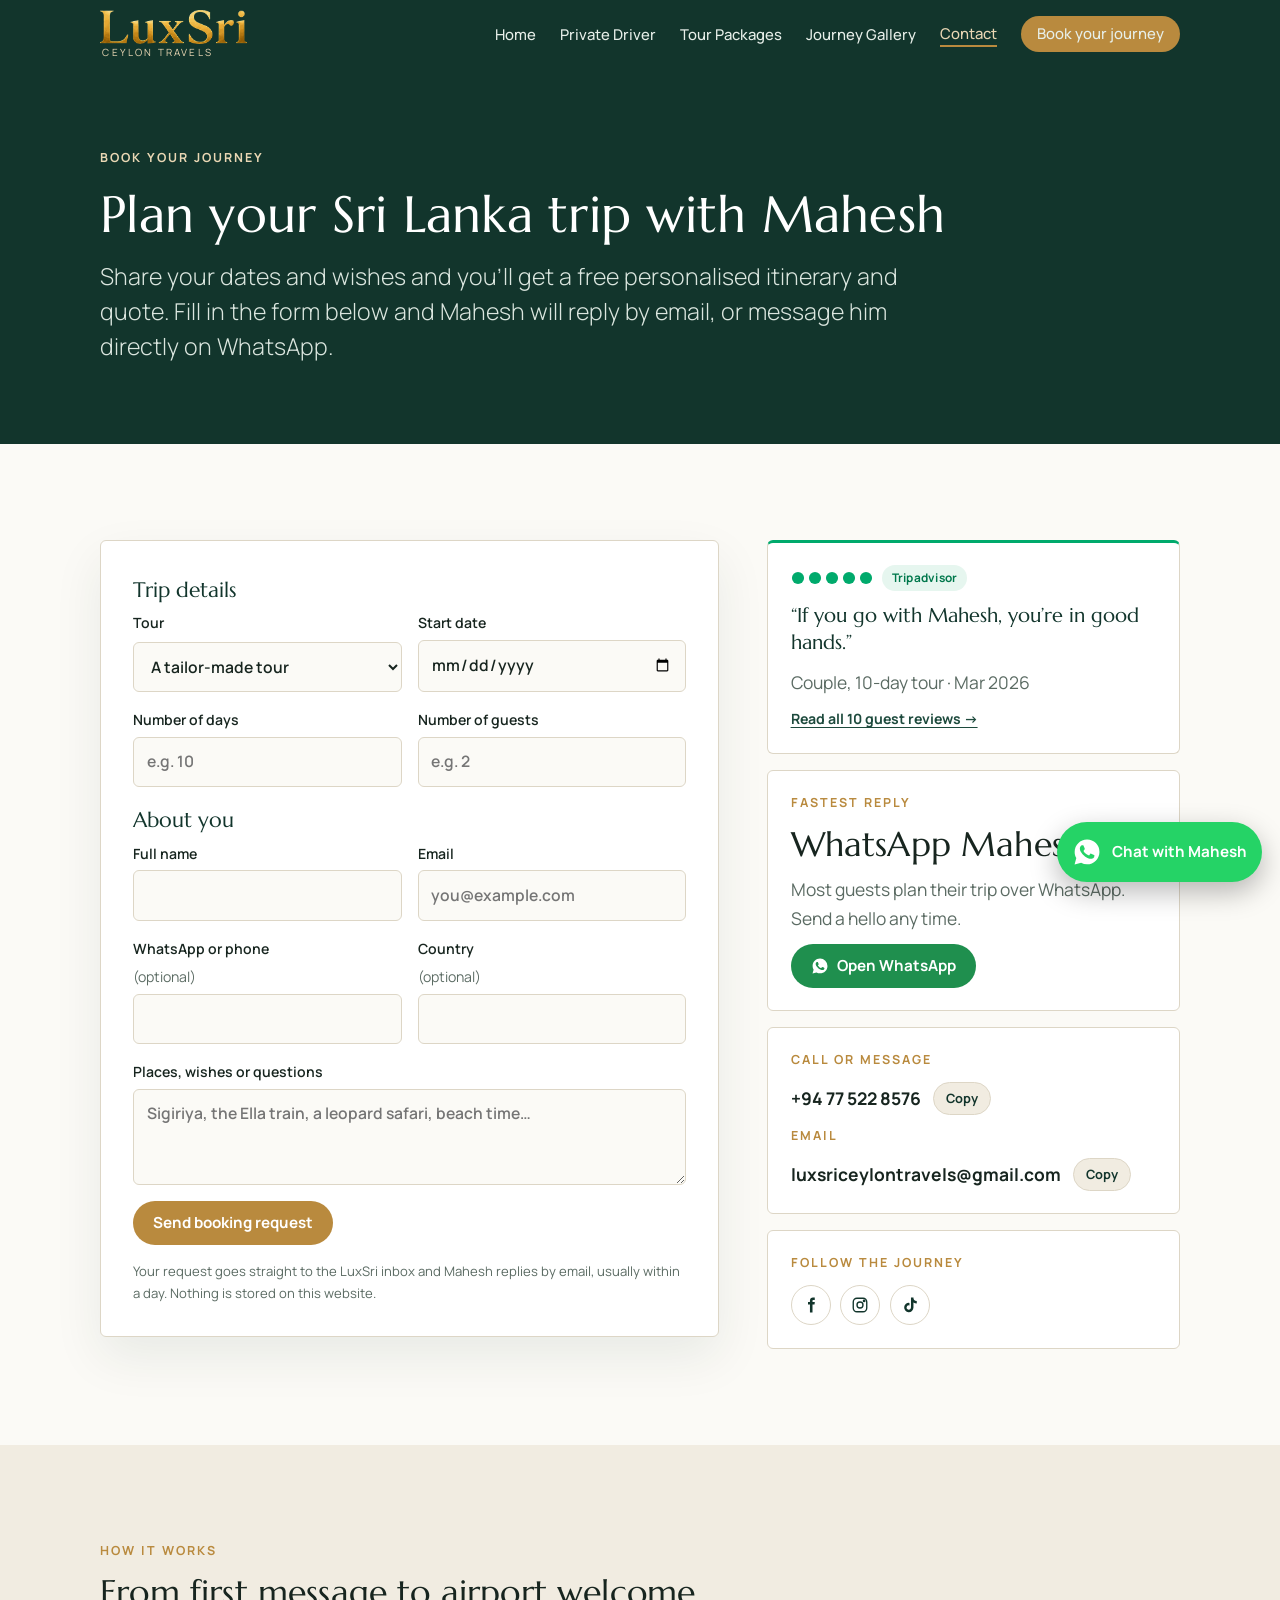
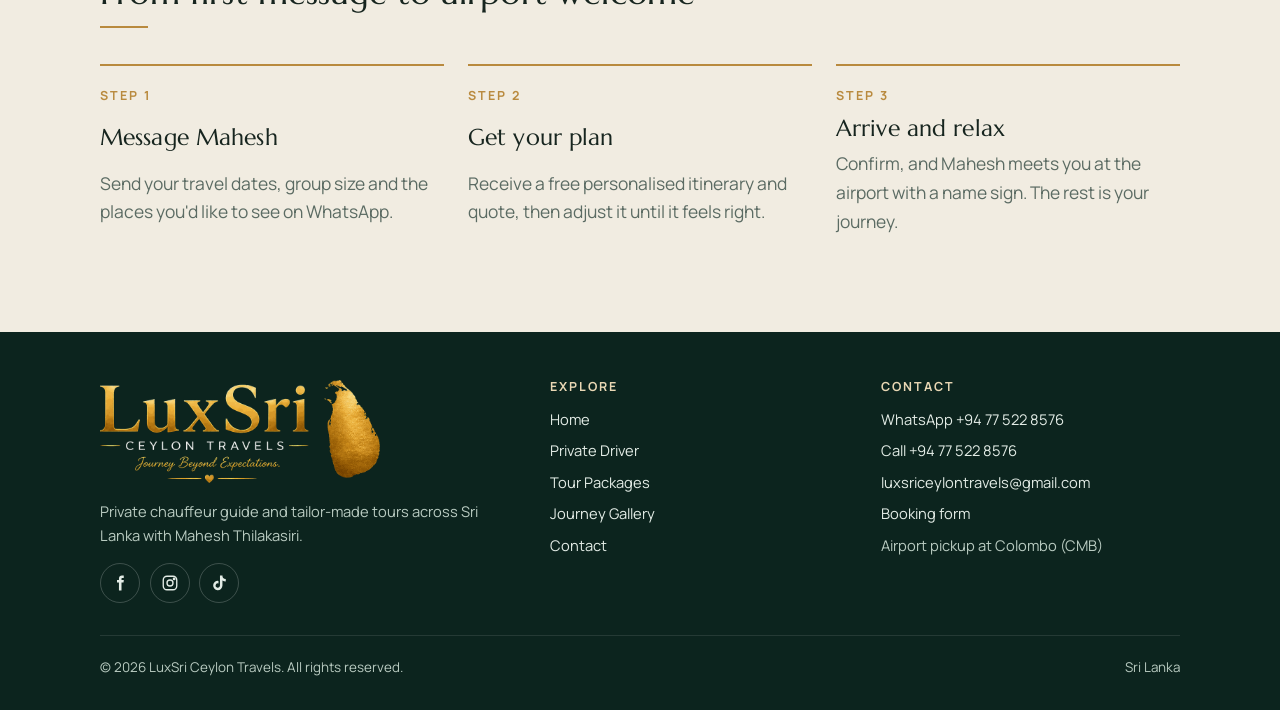
==== commit 536b046c: "Add Tripadvisor review card to contact page" ====
--- a/contact/index.html
+++ b/contact/index.html
@@ -78,6 +78,12 @@
       <p class="note">Your request goes straight to the LuxSri inbox and Mahesh replies by email, usually within a day. Nothing is stored on this website.</p>
     </form></div>
     <aside class="contact-cards">
+      <div class="card card-review">
+        <div class="rv-top"><span class="rv-bubbles" role="img" aria-label="5 of 5 bubbles"><svg viewBox="0 0 12 12" aria-hidden="true"><circle cx="6" cy="6" r="5.2"/></svg><svg viewBox="0 0 12 12" aria-hidden="true"><circle cx="6" cy="6" r="5.2"/></svg><svg viewBox="0 0 12 12" aria-hidden="true"><circle cx="6" cy="6" r="5.2"/></svg><svg viewBox="0 0 12 12" aria-hidden="true"><circle cx="6" cy="6" r="5.2"/></svg><svg viewBox="0 0 12 12" aria-hidden="true"><circle cx="6" cy="6" r="5.2"/></svg></span><a class="rv-src" href="https://www.tripadvisor.com/Attraction_Review-g1500185-d34255106-Reviews-LuxSri_Ceylon_Travels-Katunayake_Negombo_Western_Province.html" target="_blank" rel="noopener">Tripadvisor</a></div>
+        <blockquote>“If you go with Mahesh, you’re in good hands.”</blockquote>
+        <p class="muted">Couple, 10-day tour · Mar 2026</p>
+        <a class="rv-link" href="../#reviews">Read all 10 guest reviews →</a>
+      </div>
       <div class="card">
         <span class="eyebrow">Fastest reply</span>
         <h2>WhatsApp Mahesh</h2>
--- a/assets/site.css
+++ b/assets/site.css
@@ -339,3 +339,91 @@
 /* Sigiriya couple photo: faces sit at the very top, so never crop from the top */
 img[src*="sigiriya-guests"] { object-position: 44% 0 !important; }
 .kenburns[src*="sigiriya-guests"] { transform-origin: 44% 0; }
+
+/* Tour packages: each tour is its own block, alternating shades */
+.tour-jump { display: flex; flex-wrap: wrap; align-items: center; gap: .5rem; margin-bottom: 2rem; }
+.tour-jump span { font-size: .78rem; letter-spacing: .14em; text-transform: uppercase; font-weight: 700; color: var(--muted); margin-right: .4rem; }
+.tour-jump a { text-decoration: none; background: #fff; border: 1px solid var(--line); border-radius: 999px; padding: .4rem .9rem; font-size: .9rem; color: var(--forest); }
+.tour-jump a b { color: var(--gold); font-weight: 700; margin-right: .2rem; }
+.tour-jump a:hover { border-color: var(--gold); }
+.itins { gap: 1.75rem; }
+.itin { scroll-margin-top: 88px; background: #fff; border: 1px solid var(--line); border-top: 4px solid var(--gold); border-radius: 10px; padding: clamp(1.25rem, 3vw, 2.25rem); box-shadow: 0 10px 30px rgba(18,53,44,.06); }
+.itin:last-child { border-bottom: 1px solid var(--line); padding-bottom: clamp(1.25rem, 3vw, 2.25rem); }
+.itin:nth-child(even) { background: #e9f0ec; border-color: #cfdcd4; border-top-color: var(--forest-2); }
+.itin:nth-child(even) .days-list li { border-bottom-color: #c9d8cf; }
+.itin:nth-child(even) .route li { background: #fff; }
+.itin-top { margin: 1.25rem 0 0; text-align: right; font-size: .88rem; }
+.itin-top a { color: var(--muted); }
+
+/* Mahesh with guests: faces sit near the top, so never crop from the top */
+.split .photo img { object-position: 50% 0; }
+img[src*="mahesh-with-guests"] { object-position: 50% 8% !important; }
+@media (max-width: 820px) { .split .photo { aspect-ratio: 4 / 4.2; } }
+
+
+/* Guest reviews (Tripadvisor) */
+.rv-band { scroll-margin-top: 70px; }
+.rv-band .rv, .rv-band .rv h3 { color: var(--ink); }
+.rv-band .rv-head .eyebrow { color: var(--gold-soft); }
+.rv-band .rv-note { color: #b9cbc1; }
+.rv-band .btn-ta { background: var(--gold); }
+.rv-band .btn-ta:hover { background: #a67a33; }
+.rv-band .rv-summary { border-color: transparent; }
+.rv-band .rv-nav button { border-color: rgba(255,255,255,.35); background: transparent; color: #fff; }
+.rv-band .rv-track { scrollbar-color: rgba(255,255,255,.35) transparent; }
+.rv-band .rv { border-color: transparent; border-top-color: var(--ta); box-shadow: 0 14px 34px rgba(0,0,0,.25); }
+.rv-band .rv-head h2::after { background: var(--gold); }
+/* Hero rating badge */
+.hero-rating { display: inline-flex; align-items: center; gap: .6rem; color: #eef3ef; text-decoration: none; font-size: .92rem; background: rgba(8,26,21,.45); border: 1px solid rgba(255,255,255,.18); border-radius: 999px; padding: .45rem .9rem; justify-self: start; backdrop-filter: blur(4px); }
+.hero-rating b { color: #fff; }
+.hero-rating:hover { border-color: var(--gold-soft); }
+.hero-rating .rv-bubbles svg { width: 13px; height: 13px; }
+.hero-rating .rv-bubbles { color: #34e0a1; }
+/* Contact page review card */
+.card-review { border-top: 3px solid var(--ta); }
+.card-review blockquote { margin: 0; font-family: var(--font-display); font-size: 1.25rem; line-height: 1.35; color: var(--forest); }
+.card-review .rv-top { width: 100%; }
+.card-review .rv-link { font-size: .88rem; font-weight: 700; }
+:root { --ta: #00aa6c; }
+.rv-head { display: flex; flex-wrap: wrap; justify-content: space-between; align-items: end; gap: 1.25rem 2rem; margin-bottom: 2rem; }
+.rv-head .section-head { margin-bottom: 0; }
+.rv-summary { display: flex; align-items: center; gap: 1rem; background: #fff; border: 1px solid var(--line); border-radius: 12px; padding: .9rem 1.25rem; }
+.rv-score { font-family: var(--font-display); font-size: 2.6rem; line-height: 1; color: var(--forest); }
+.rv-sum-text { display: grid; gap: .3rem; font-size: .9rem; color: var(--muted); }
+.rv-sum-text b { color: var(--ink); font-weight: 700; }
+.rv-bubbles { display: inline-flex; gap: 3px; color: var(--ta); }
+.rv-bubbles svg { width: 14px; height: 14px; fill: currentColor; }
+.rv-bubbles-lg svg { width: 18px; height: 18px; }
+.rv-bubbles-w { color: #fff; } .rv-bubbles-w svg { width: 12px; height: 12px; }
+.rv-track { display: grid; grid-auto-flow: column; grid-auto-columns: calc((100% - 2.5rem) / 3); gap: 1.25rem; overflow-x: auto; scroll-snap-type: x mandatory; scroll-padding: 0; padding: .25rem .1rem 1.25rem; scrollbar-width: thin; align-items: stretch; }
+.rv-track:focus-visible { outline: 3px solid var(--gold); outline-offset: 4px; }
+.rv { scroll-snap-align: start; background: #fff; border: 1px solid var(--line); border-top: 3px solid var(--ta); border-radius: 10px; padding: 1.35rem 1.35rem 1.1rem; display: flex; flex-direction: column; gap: .7rem; box-shadow: 0 10px 30px rgba(18,53,44,.06); }
+.rv-top { display: flex; align-items: center; gap: .6rem; }
+.rv-top time { margin-left: auto; }
+.rv-top time { font-size: .82rem; color: var(--muted); }
+.rv h3 { font-family: var(--font-body); font-weight: 700; font-size: 1.04rem; line-height: 1.35; }
+.rv-body { display: grid; gap: .6rem; font-size: .94rem; line-height: 1.6; color: #34433c; }
+.rv-body.is-clamped { max-height: 11.4em; overflow: hidden; -webkit-mask-image: linear-gradient(180deg, #000 70%, transparent); mask-image: linear-gradient(180deg, #000 70%, transparent); }
+.rv-more { align-self: flex-start; background: none; border: 0; padding: 0; font: inherit; font-size: .88rem; font-weight: 700; color: var(--forest-2); cursor: pointer; text-decoration: underline; text-underline-offset: 3px; }
+.rv-by { margin-top: auto; display: flex; align-items: center; gap: .7rem; padding-top: .85rem; border-top: 1px solid var(--line); }
+.rv-by img { width: 44px; height: 44px; border-radius: 50%; object-fit: cover; flex: none; }
+.rv-who { display: grid; line-height: 1.25; min-width: 0; }
+.rv-who strong { font-size: .92rem; }
+.rv-who small { font-size: .8rem; color: var(--muted); }
+.rv-src { flex: none; font-size: .74rem; font-weight: 700; letter-spacing: .02em; color: #00784c; background: #e6f6ef; border-radius: 999px; padding: .2rem .6rem; text-decoration: none; white-space: nowrap; }
+.rv-src:hover { background: #d3efe2; }
+.rv-foot { display: flex; flex-wrap: wrap; align-items: center; gap: 1rem 1.5rem; margin-top: .75rem; }
+.rv-nav { display: flex; gap: .5rem; }
+.rv-nav button { width: 44px; height: 44px; border-radius: 50%; border: 1px solid var(--line); background: #fff; color: var(--forest); font-size: 1.5rem; line-height: 1; cursor: pointer; }
+.rv-nav button:hover { border-color: var(--gold); }
+.rv-note { font-size: .85rem; color: var(--muted); flex: 1 1 16rem; }
+.btn-ta { background: var(--forest); color: #fff; }
+.btn-ta:hover { background: var(--forest-2); }
+@media (max-width: 900px) { .rv-track { grid-auto-columns: calc((100% - 1.25rem) / 2); } }
+@media (max-width: 600px) {
+  .rv-track { grid-auto-columns: 86%; gap: .9rem; }
+  .rv-nav { display: none; }
+  .rv-summary { width: 100%; }
+  .rv-foot .btn-ta { width: 100%; justify-content: center; }
+  .rv-foot .btn-ta .rv-bubbles { display: none; }
+}
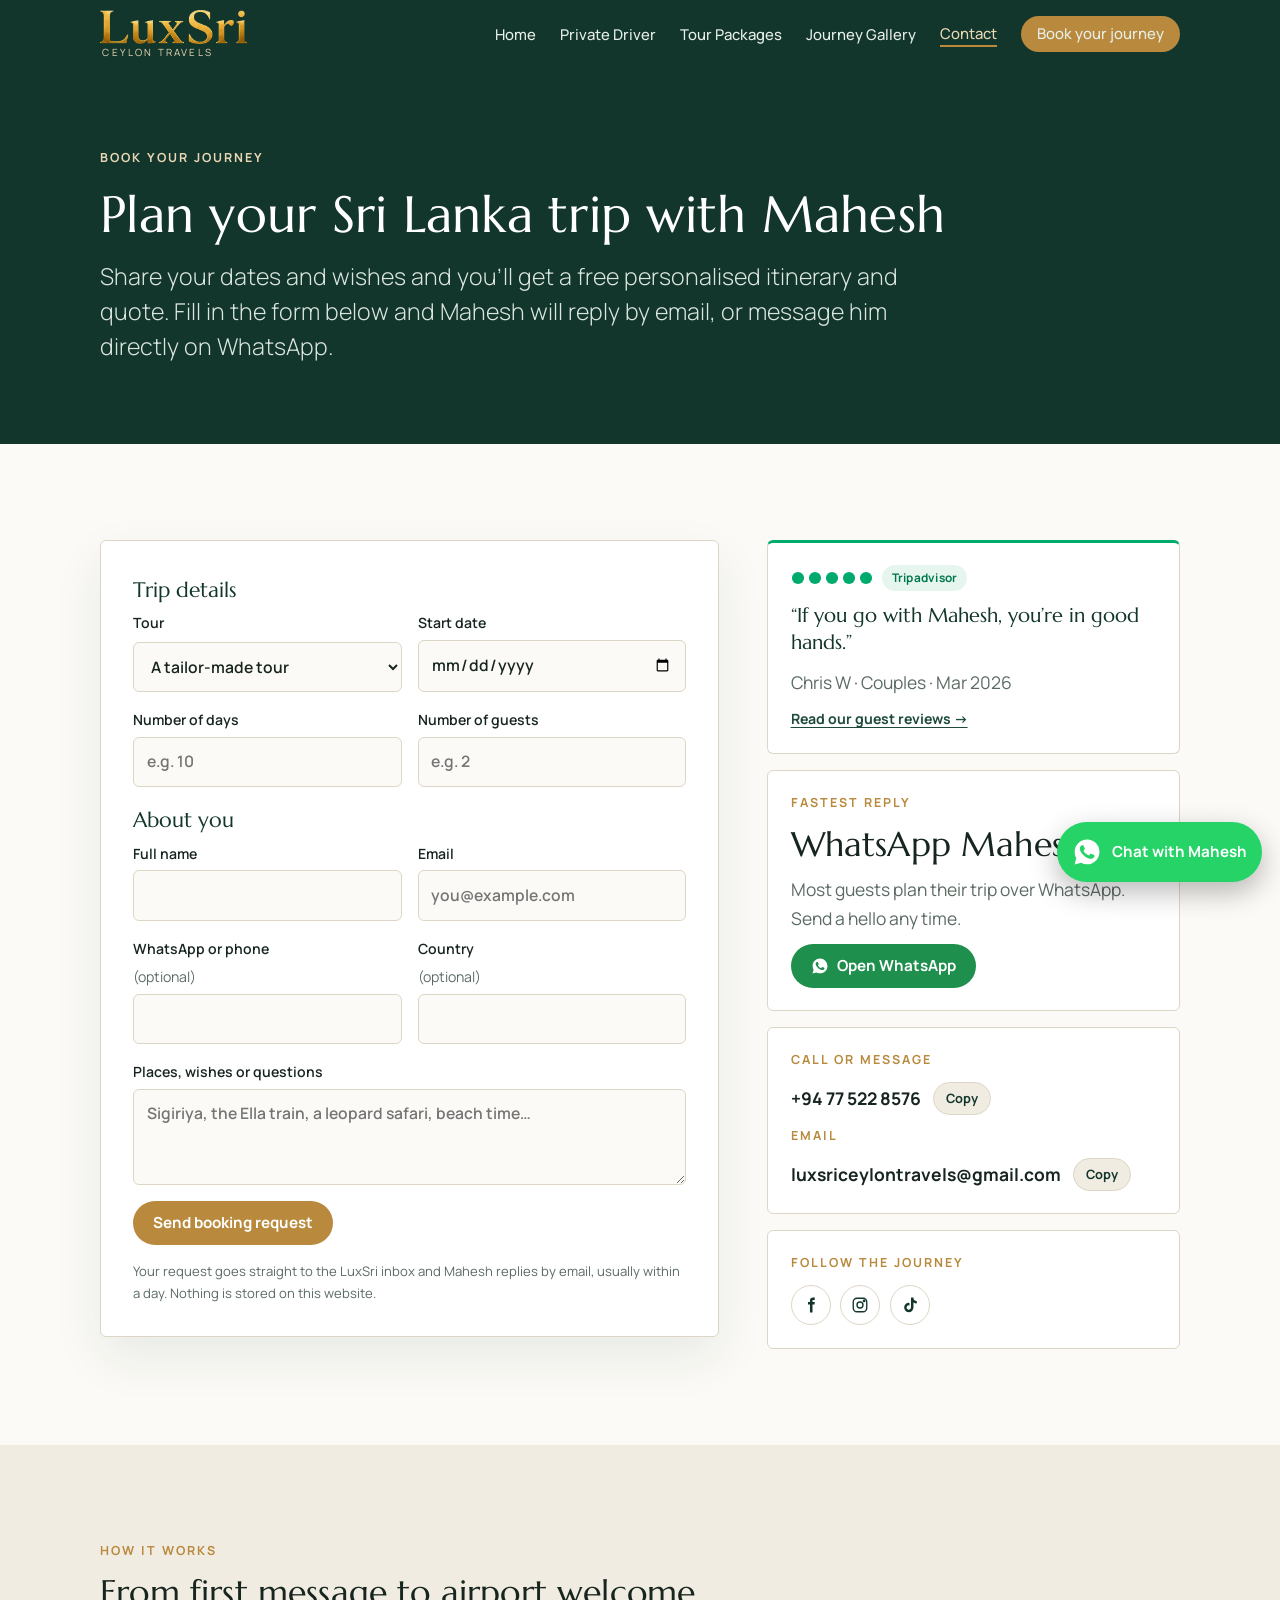
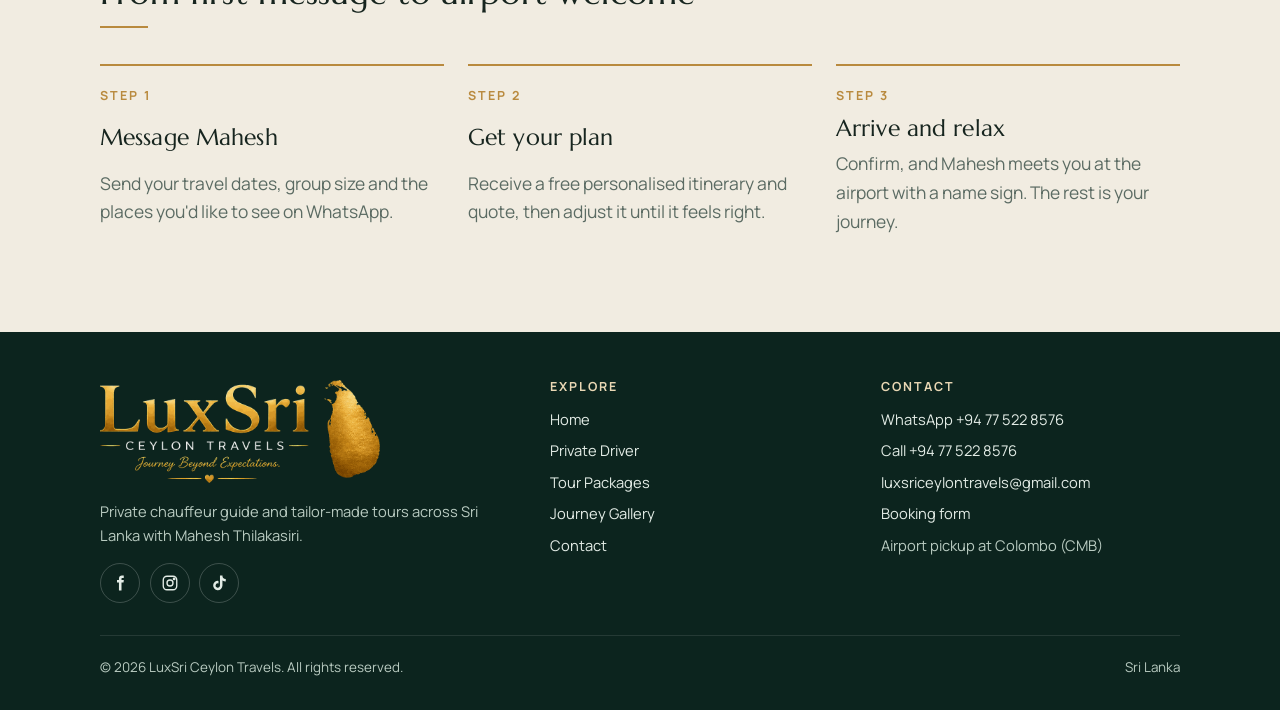
==== commit e699340f: "Contact review card: real reviewer name" ====
--- a/contact/index.html
+++ b/contact/index.html
@@ -81,8 +81,8 @@
       <div class="card card-review">
         <div class="rv-top"><span class="rv-bubbles" role="img" aria-label="5 of 5 bubbles"><svg viewBox="0 0 12 12" aria-hidden="true"><circle cx="6" cy="6" r="5.2"/></svg><svg viewBox="0 0 12 12" aria-hidden="true"><circle cx="6" cy="6" r="5.2"/></svg><svg viewBox="0 0 12 12" aria-hidden="true"><circle cx="6" cy="6" r="5.2"/></svg><svg viewBox="0 0 12 12" aria-hidden="true"><circle cx="6" cy="6" r="5.2"/></svg><svg viewBox="0 0 12 12" aria-hidden="true"><circle cx="6" cy="6" r="5.2"/></svg></span><a class="rv-src" href="https://www.tripadvisor.com/Attraction_Review-g1500185-d34255106-Reviews-LuxSri_Ceylon_Travels-Katunayake_Negombo_Western_Province.html" target="_blank" rel="noopener">Tripadvisor</a></div>
         <blockquote>“If you go with Mahesh, you’re in good hands.”</blockquote>
-        <p class="muted">Couple, 10-day tour · Mar 2026</p>
-        <a class="rv-link" href="../#reviews">Read all 10 guest reviews →</a>
+        <p class="muted">Chris W · Couples · Mar 2026</p>
+        <a class="rv-link" href="../#reviews">Read our guest reviews →</a>
       </div>
       <div class="card">
         <span class="eyebrow">Fastest reply</span>
